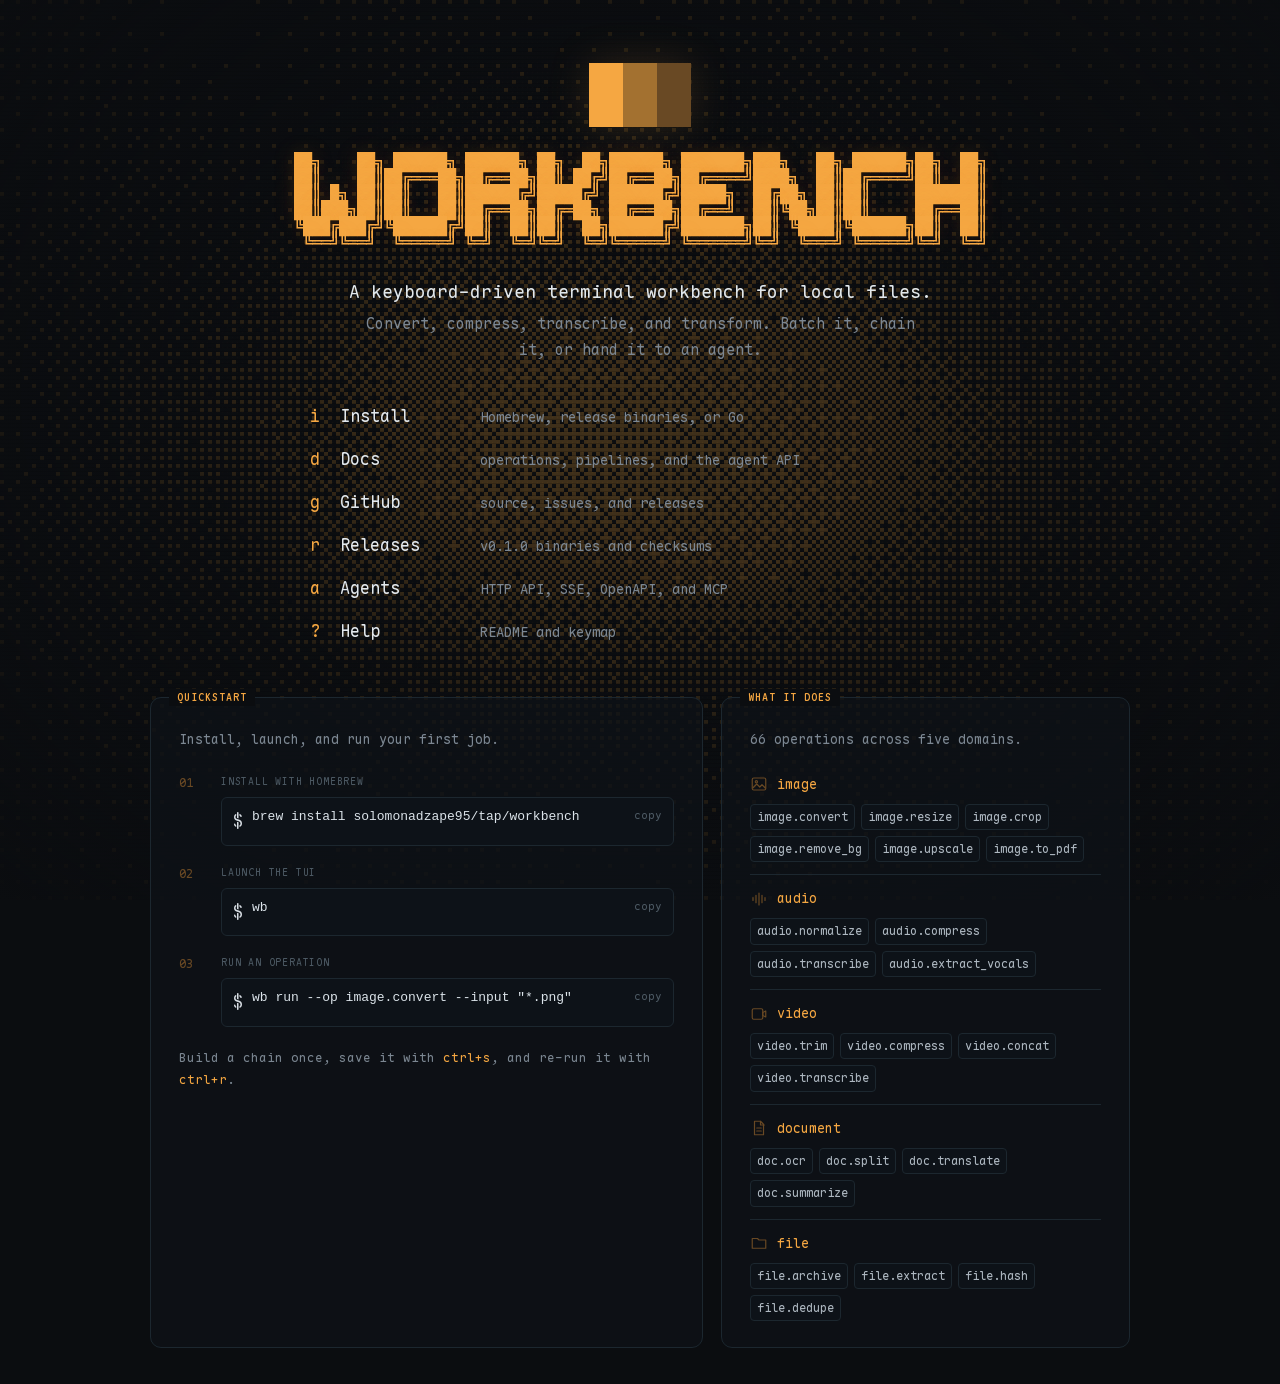
==== site/index.html @ ab86104a "feat(image): combine images into a PDF Add image.to_pdf as an aggregate operation with A4, Letter, o" ====
<!doctype html>
<html lang="en">
<head>
  <meta charset="utf-8">
  <meta name="viewport" content="width=device-width, initial-scale=1">
  <title>Workbench — local file workbench</title>
  <meta name="description" content="A keyboard-driven terminal workbench for converting, compressing, transcribing, and transforming local files.">
  <link rel="icon" href="favicon.svg" type="image/svg+xml">
  <link rel="canonical" href="https://workbench.thesolenoid.space/">
  <link rel="stylesheet" href="styles.css">
</head>
<body>
  <svg class="sprite" aria-hidden="true">
    <symbol id="i-image" viewBox="0 0 24 24"><rect x="3" y="4" width="18" height="16" rx="2"/><circle cx="8.5" cy="9" r="1.5"/><path d="m4 17 5-5 4 4 3-3 4 4"/></symbol>
    <symbol id="i-audio" viewBox="0 0 24 24"><path d="M4 10v4M8 7v10M12 4v16M16 7v10M20 10v4"/></symbol>
    <symbol id="i-video" viewBox="0 0 24 24"><rect x="3" y="5" width="14" height="14" rx="2"/><path d="m17 10 4-2v8l-4-2z"/></symbol>
    <symbol id="i-doc" viewBox="0 0 24 24"><path d="M6 3h8l4 4v14H6z"/><path d="M14 3v5h5M9 12h6M9 16h6"/></symbol>
    <symbol id="i-file" viewBox="0 0 24 24"><path d="M3 6h7l2 2h9v11H3z"/></symbol>
  </svg>
  <canvas id="dither" aria-hidden="true"></canvas>
  <div class="grain" aria-hidden="true"></div>

  <main>
    <section class="home" aria-label="Workbench home">
      <div class="identity">
        <div class="mark" aria-hidden="true">
          <i class="bar b"></i><i class="bar m"></i><i class="bar d"></i>
        </div>
        <pre class="wordmark" aria-label="Workbench">██╗    ██╗ ██████╗ ██████╗ ██╗  ██╗██████╗ ███████╗███╗   ██╗ ██████╗██╗  ██╗
██║    ██║██╔═══██╗██╔══██╗██║ ██╔╝██╔══██╗██╔════╝████╗  ██║██╔════╝██║  ██║
██║ █╗ ██║██║   ██║██████╔╝█████╔╝ ██████╔╝█████╗  ██╔██╗ ██║██║     ███████║
██║███╗██║██║   ██║██╔══██╗██╔═██╗ ██╔══██╗██╔══╝  ██║╚██╗██║██║     ██╔══██║
╚███╔███╔╝╚██████╔╝██║  ██║██║  ██╗██████╔╝███████╗██║ ╚████║╚██████╗██║  ██║
 ╚══╝╚══╝  ╚═════╝ ╚═╝  ╚═╝╚═╝  ╚═╝╚═════╝ ╚══════╝╚═╝  ╚═══╝ ╚═════╝╚═╝  ╚═╝</pre>
        <p class="tagline">A keyboard-driven terminal workbench for local files.</p>
        <p class="sub">Convert, compress, transcribe, and transform. Batch it, chain it, or hand it to an agent.</p>
      </div>

      <div class="actions" aria-label="Workbench links">
        <a href="#install" data-key="i" data-panel="install"><span class="key">i</span><span class="name">Install</span><span class="desc">Homebrew, release binaries, or Go</span></a>
        <a href="#docs" data-key="d" data-panel="docs"><span class="key">d</span><span class="name">Docs</span><span class="desc">operations, pipelines, and the agent API</span></a>
        <a href="https://github.com/solomonadzape95/workbench" data-key="g"><span class="key">g</span><span class="name">GitHub</span><span class="desc">source, issues, and releases</span></a>
        <a href="#releases" data-key="r" data-panel="releases"><span class="key">r</span><span class="name">Releases</span><span class="desc">v0.1.0 binaries and checksums</span></a>
        <a href="#agents" data-key="a" data-panel="agents"><span class="key">a</span><span class="name">Agents</span><span class="desc">HTTP API, SSE, OpenAPI, and MCP</span></a>
        <a href="#help" data-key="?" data-panel="help"><span class="key">?</span><span class="name">Help</span><span class="desc">README and keymap</span></a>
      </div>

      <div class="panels">
        <section class="panel">
          <h2>Quickstart</h2>
          <p class="panel-lede">Install, launch, and run your first job.</p>
          <div class="quick">
            <div class="step">
              <span class="num">01</span>
              <div class="step-body">
                <span class="step-label">Install with Homebrew</span>
                <div class="command"><span class="prompt">$</span><code id="qs-install">brew install solomonadzape95/tap/workbench</code><button class="copy" type="button" data-copy="qs-install">copy</button></div>
              </div>
            </div>
            <div class="step">
              <span class="num">02</span>
              <div class="step-body">
                <span class="step-label">Launch the TUI</span>
                <div class="command"><span class="prompt">$</span><code id="qs-launch">wb</code><button class="copy" type="button" data-copy="qs-launch">copy</button></div>
              </div>
            </div>
            <div class="step">
              <span class="num">03</span>
              <div class="step-body">
                <span class="step-label">Run an operation</span>
                <div class="command"><span class="prompt">$</span><code id="qs-run">wb run --op image.convert --input "*.png"</code><button class="copy" type="button" data-copy="qs-run">copy</button></div>
              </div>
            </div>
            <p class="note">Build a chain once, save it with <span class="key">ctrl+s</span>, and re-run it with <span class="key">ctrl+r</span>.</p>
          </div>
        </section>
        <section class="panel">
          <h2>What it does</h2>
          <p class="panel-lede">66 operations across five domains.</p>
          <div class="capabilities">
            <div class="cap">
              <div class="cap-title"><svg class="icon"><use href="#i-image"></use></svg><span class="cap-key">image</span></div>
              <div class="cap-ops"><code>image.convert</code><code>image.resize</code><code>image.crop</code><code>image.remove_bg</code><code>image.upscale</code><code>image.to_pdf</code></div>
            </div>
            <div class="cap">
              <div class="cap-title"><svg class="icon"><use href="#i-audio"></use></svg><span class="cap-key">audio</span></div>
              <div class="cap-ops"><code>audio.normalize</code><code>audio.compress</code><code>audio.transcribe</code><code>audio.extract_vocals</code></div>
            </div>
            <div class="cap">
              <div class="cap-title"><svg class="icon"><use href="#i-video"></use></svg><span class="cap-key">video</span></div>
              <div class="cap-ops"><code>video.trim</code><code>video.compress</code><code>video.concat</code><code>video.transcribe</code></div>
            </div>
            <div class="cap">
              <div class="cap-title"><svg class="icon"><use href="#i-doc"></use></svg><span class="cap-key">document</span></div>
              <div class="cap-ops"><code>doc.ocr</code><code>doc.split</code><code>doc.translate</code><code>doc.summarize</code></div>
            </div>
            <div class="cap">
              <div class="cap-title"><svg class="icon"><use href="#i-file"></use></svg><span class="cap-key">file</span></div>
              <div class="cap-ops"><code>file.archive</code><code>file.extract</code><code>file.hash</code><code>file.dedupe</code></div>
            </div>
          </div>
        </section>
      </div>
    </section>

  </main>



  <dialog id="tui" class="tui" aria-labelledby="tui-title">
    <div class="tui-frame">
      <div class="tui-bar">
        <span class="header-mark" aria-hidden="true"><i class="b"></i><i class="m"></i><i class="d"></i></span>
        <span class="tui-crumb">Workbench <span class="sep">›</span> <strong id="tui-title">Docs</strong></span>
        <button class="tui-close" type="button" data-close>esc close</button>
      </div>
      <div class="tui-body" id="tui-body"></div>
    </div>
  </dialog>

  <template id="panel-install">
    <div class="doc">
      <p class="doc-kicker">INSTALL</p>
      <h2>Get Workbench</h2>
      <p>One binary, no runtime dependencies. Optional engines are detected only when an operation needs them.</p>
      <pre><code>brew install solomonadzape95/tap/workbench</code></pre>
      <h3>Other routes</h3>
      <pre><code>curl -fsSL https://raw.githubusercontent.com/solomonadzape95/workbench/main/install.sh | sh</code></pre>
      <pre><code>go install github.com/solomonadzape95/workbench/cmd/workbench@latest</code></pre>
      <p>Release archives for macOS and Linux, arm64 and amd64, live on <a href="https://github.com/solomonadzape95/workbench/releases" target="_blank" rel="noreferrer">GitHub Releases</a>.</p>
      <h3>First run</h3>
      <pre><code>wb</code></pre>
      <p>Press <kbd>n</kbd> for a new job, <kbd>a</kbd> for the AI detector, <kbd>j</kbd> for jobs, or <kbd>?</kbd> for the keymap.</p>
      <p class="doc-note">Requirements: macOS or Linux. Builds and release assets are produced by GoReleaser.</p>
    </div>
  </template>

  <template id="panel-docs">
    <div class="doc">
      <p class="doc-kicker">README</p>
      <h2>Workbench</h2>
      <p>A keyboard-driven terminal workbench for local file operations: convert, compress, resize, transform, and transcribe media and documents, in batches and pipelines.</p>
      <h3>Quick start</h3>
      <pre><code>brew install solomonadzape95/tap/workbench
wb
wb run --op image.convert --input "~/Pictures/*.png" --output ~/Workbench</code></pre>
      <h3>Operations</h3>
      <div class="doc-grid">
        <div><strong>image</strong><span>convert · resize · crop · remove background · upscale · images to PDF</span></div>
        <div><strong>audio</strong><span>normalize · compress · trim · transcribe · isolate vocals</span></div>
        <div><strong>video</strong><span>trim · compress · concat · thumbnail · burn subtitles</span></div>
        <div><strong>document</strong><span>OCR · split · merge · translate · summarize · humanize</span></div>
        <div><strong>file</strong><span>archive · extract · hash · manifest · dedupe · trash</span></div>
      </div>
      <h3>Pipelines</h3>
      <p>Chain steps in the TUI with <kbd>n</kbd>, save with <kbd>ctrl+s</kbd>, and rerun with <kbd>ctrl+r</kbd>. From the shell, use a saved pipeline:</p>
      <pre><code>wb run --pipeline podcast-package --input episode.mp4</code></pre>
      <h3>Agents</h3>
      <p>Run a local HTTP API or expose the same operations over MCP:</p>
      <pre><code>wb serve --token dev-secret   # http://127.0.0.1:8765
wb mcp                        # stdio MCP server</code></pre>
      <p>The API includes operations, engines, pipelines, job creation, polling, SSE events, artifacts, cancel, retry, and rerun.</p>
      <h3>Configuration</h3>
      <p>Config lives in <code>~/.config/workbench/config.toml</code>; data, logs, undo backups, and pipelines live under <code>~/.local/share/workbench</code>.</p>
      <p class="doc-note">Full documentation: <a href="https://github.com/solomonadzape95/workbench#readme" target="_blank" rel="noreferrer">README on GitHub</a>.</p>
    </div>
  </template>

  <template id="panel-releases">
    <div class="doc">
      <p class="doc-kicker">RELEASES</p>
      <h2>v0.1.0</h2>
      <p>First public release. One binary, five domains, 65 operations.</p>
      <div class="doc-assets">
        <a href="https://github.com/solomonadzape95/workbench/releases/download/v0.1.0/workbench_0.1.0_darwin_arm64.tar.gz" target="_blank" rel="noreferrer"><span>darwin / arm64</span><span>4.7 MB</span></a>
        <a href="https://github.com/solomonadzape95/workbench/releases/download/v0.1.0/workbench_0.1.0_darwin_amd64.tar.gz" target="_blank" rel="noreferrer"><span>darwin / amd64</span><span>5.1 MB</span></a>
        <a href="https://github.com/solomonadzape95/workbench/releases/download/v0.1.0/workbench_0.1.0_linux_arm64.tar.gz" target="_blank" rel="noreferrer"><span>linux / arm64</span><span>4.6 MB</span></a>
        <a href="https://github.com/solomonadzape95/workbench/releases/download/v0.1.0/workbench_0.1.0_linux_amd64.tar.gz" target="_blank" rel="noreferrer"><span>linux / amd64</span><span>5.1 MB</span></a>
      </div>
      <p><a href="https://github.com/solomonadzape95/workbench/releases/download/v0.1.0/checksums.txt" target="_blank" rel="noreferrer">checksums.txt</a> · <a href="https://github.com/solomonadzape95/workbench/releases" target="_blank" rel="noreferrer">all releases</a></p>
      <h3>Install</h3>
      <pre><code>brew install solomonadzape95/tap/workbench</code></pre>
      <p class="doc-note">Homebrew cask packaging and release artifacts are built by GoReleaser.</p>
    </div>
  </template>

  <template id="panel-agents">
    <div class="doc">
      <p class="doc-kicker">AGENTS</p>
      <h2>Use the same runner.</h2>
      <p>The TUI, HTTP API, and MCP server all share one operation registry and job runner. Output naming, cancellation, engine limits, and atomic commits stay consistent.</p>
      <h3>HTTP API</h3>
      <pre><code>wb serve --token dev-secret
curl -H "Authorization: Bearer dev-secret" \
  http://127.0.0.1:8765/v1/operations</code></pre>
      <p>Endpoints: <code>GET /v1/operations</code>, <code>POST /v1/jobs</code>, <code>GET /v1/jobs/{id}?wait=30</code>, <code>GET /v1/jobs/{id}/events</code>, <code>GET /v1/jobs/{id}/artifacts</code>, cancel, retry, and rerun.</p>
      <h3>MCP</h3>
      <pre><code>wb mcp</code></pre>
      <p>Each operation becomes a <code>wb_&lt;operation_id&gt;</code> tool with typed parameters. The server implements <code>initialize</code>, <code>tools/list</code>, and <code>tools/call</code>.</p>
      <p>Schema: <a href="https://github.com/solomonadzape95/workbench/blob/main/docs/openapi.yaml" target="_blank" rel="noreferrer">OpenAPI 3.1</a> · client: <code>pkg/apiclient</code>.</p>
    </div>
  </template>

  <template id="panel-help">
    <div class="doc">
      <p class="doc-kicker">KEYMAP</p>
      <h2>Site shortcuts</h2>
      <div class="keys-grid">
        <div><kbd>i</kbd><span>Install</span></div>
        <div><kbd>d</kbd><span>Docs</span></div>
        <div><kbd>g</kbd><span>GitHub</span></div>
        <div><kbd>r</kbd><span>Releases</span></div>
        <div><kbd>a</kbd><span>Agents</span></div>
        <div><kbd>?</kbd><span>This help</span></div>
        <div><kbd>esc</kbd><span>Close a panel</span></div>
      </div>
      <h3>In the TUI</h3>
      <p><kbd>n</kbd> new job · <kbd>a</kbd> AI detector · <kbd>e</kbd> editor · <kbd>j</kbd> jobs · <kbd>s</kbd> settings · <kbd>?</kbd> full keymap.</p>
      <p class="doc-note">The site shortcuts are intentionally separate from the TUI keys.</p>
    </div>
  </template>

  <script src="dither.js"></script>
  <script src="copy.js"></script>
  <script src="tui.js"></script>
  <script src="keys.js"></script>
</body>
</html>
---- site/styles.css ----
@font-face {
  font-family: "Maple Mono";
  src: url("fonts/maple-mono-400.woff2") format("woff2");
  font-weight: 400;
  font-style: normal;
  font-display: swap;
}
@font-face {
  font-family: "Maple Mono";
  src: url("fonts/maple-mono-500.woff2") format("woff2");
  font-weight: 500;
  font-style: normal;
  font-display: swap;
}
@font-face {
  font-family: "Maple Mono";
  src: url("fonts/maple-mono-600.woff2") format("woff2");
  font-weight: 600;
  font-style: normal;
  font-display: swap;
}
@font-face {
  font-family: "Maple Mono";
  src: url("fonts/maple-mono-700.woff2") format("woff2");
  font-weight: 700;
  font-style: normal;
  font-display: swap;
}

:root {
  --bg: #0b0d10;
  --bg-soft: #0f1318;
  --panel: rgba(15, 19, 24, .72);
  --border: #26333d;
  --border-soft: #1c272f;
  --text: #d7dde3;
  --muted: #7c8792;
  --dim: #4d5a64;
  --accent: #f5a742;
  --accent-bright: #ffc46b;
  --accent-mid: #a37130;
  --accent-dim: #694924;
  --green: #7fbf8a;
  --mono: "Maple Mono", "SFMono-Regular", Menlo, Consolas, monospace;
}

* { box-sizing: border-box; }
html { color-scheme: dark; scroll-behavior: smooth; }
body {
  margin: 0;
  min-height: 100vh;
  color: var(--text);
  background: var(--bg);
  font: 17px/1.7 var(--mono);
  -webkit-font-smoothing: antialiased;
}

#dither {
  position: fixed;
  inset: 0;
  width: 100%;
  height: 100%;
  z-index: 0;
  opacity: .22;
  image-rendering: pixelated;
  pointer-events: none;
}

.grain {
  position: fixed;
  inset: 0;
  z-index: 1;
  pointer-events: none;
  background:
    radial-gradient(ellipse at 50% 44%, transparent 0 28%, rgba(11, 13, 16, .55) 72%, var(--bg) 100%),
    repeating-linear-gradient(180deg, transparent 0 3px, rgba(0, 0, 0, .16) 3px 4px);
}
.grain::after {
  content: "";
  position: absolute;
  inset: 0;
  background-image: radial-gradient(rgba(245, 167, 66, .9) .7px, transparent 1.1px);
  background-size: 5px 5px;
  opacity: .055;
  -webkit-mask-image: radial-gradient(ellipse at 50% 43%, #000 0 12%, transparent 62%);
  mask-image: radial-gradient(ellipse at 50% 43%, #000 0 12%, transparent 62%);
}

a { color: inherit; text-decoration: none; }
::selection { background: rgba(245, 167, 66, .28); color: #fff; }

.topbar {
  position: relative;
  z-index: 2;
  display: flex;
  align-items: center;
  justify-content: space-between;
  height: 52px;
  padding: 0 clamp(18px, 4vw, 42px);
  border-bottom: 1px solid var(--border-soft);
  background: rgba(11, 13, 16, .72);
  backdrop-filter: blur(6px);
}

.brand {
  display: flex;
  align-items: center;
  gap: 11px;
  color: var(--accent);
  font-size: 12px;
  font-weight: 700;
  letter-spacing: .02em;
}

.header-mark { display: inline-flex; gap: 0; }
.header-mark i { display: block; width: 6px; height: 12px; }
.muted { color: var(--muted); }
.b { background: var(--accent); }
.m { background: var(--accent-mid); }
.d { background: var(--accent-dim); }

nav { display: flex; align-items: center; gap: clamp(12px, 2.2vw, 26px); color: var(--muted); font-size: 13px; }
nav a { transition: color .15s ease; }
nav a:hover { color: var(--accent); }
.key { color: var(--accent); }
nav .key { margin-right: 4px; }

main {
  position: relative;
  z-index: 2;
  display: flex;
  flex-direction: column;
  align-items: center;
  min-height: calc(100vh - 52px);
  padding: clamp(32px, 7vh, 78px) 20px 36px;
}

.home {
  display: flex;
  flex-direction: column;
  align-items: center;
  width: min(980px, 100%);
  text-align: center;
}

.identity { display: flex; flex-direction: column; align-items: center; }

.mark {
  display: flex;
  gap: 0;
  margin-bottom: 28px;
  filter: drop-shadow(0 0 20px rgba(245, 167, 66, .14));
}
.mark .bar {
  display: block;
  width: 34px;
  height: 64px;
}
.mark .bar.b { background-color: var(--accent); }
.mark .bar.m { background-color: var(--accent-mid); }
.mark .bar.d { background-color: var(--accent-dim); }

.wordmark {
  margin: 0;
  color: var(--accent);
  font-family: var(--mono);
  font-size: clamp(8px, 1.2vw, 16px);
  line-height: 1.04;
  letter-spacing: 0;
  white-space: pre;
  text-shadow: 0 0 22px rgba(245, 167, 66, .17);
}
.wordmark-mobile { display: none; color: var(--accent); font-size: 28px; font-weight: 700; letter-spacing: -.04em; }

.tagline {
  margin: 26px 0 5px;
  color: #e1e7eb;
  font-size: 18px;
}
.sub {
  max-width: 62ch;
  margin: 0;
  color: var(--muted);
  font-size: 15px;
}

.actions {
  display: flex;
  flex-direction: column;
  width: min(680px, 100%);
  margin-top: 32px;
  text-align: left;
}
.actions a {
  display: grid;
  grid-template-columns: 3ch 14ch minmax(0, 1fr);
  align-items: baseline;
  padding: 7px 10px;
  border-radius: 5px;
  transition: background .12s ease;
}
.actions a:hover { background: rgba(245, 167, 66, .065); }
.actions .name { color: #e2e8ed; padding-right: 10px; }
.actions .desc { color: var(--muted); font-size: 14px; }

.copy {
  border: 0;
  padding: 0 0 0 8px;
  background: transparent;
  color: var(--dim);
  font: inherit;
  font-size: 11px;
  cursor: pointer;
}
.copy:hover { color: var(--accent); }

.panels {
  display: grid;
  grid-template-columns: 1.15fr .85fr;
  gap: 18px;
  width: 100%;
  max-width: 980px;
  margin-top: 44px;
  text-align: left;
}
.panel {
  position: relative;
  min-height: 360px;
  padding: 30px 28px 26px;
  border: 1px solid var(--border-soft);
  border-radius: 11px;
  background: var(--panel);
}
.panel h2 {
  position: absolute;
  top: -9px;
  left: 18px;
  margin: 0;
  padding: 0 8px;
  background: var(--bg);
  color: var(--accent);
  font-size: 10px;
  font-weight: 500;
  letter-spacing: .1em;
  text-transform: uppercase;
}
.panel-lede { margin: 0 0 22px; color: var(--muted); font-size: 13.5px; }
.quick, .capabilities { display: flex; flex-direction: column; gap: 18px; }
.step { display: grid; grid-template-columns: 3ch minmax(0, 1fr); gap: 12px; align-items: start; }
.step-body { min-width: 0; }
.step-label {
  display: block;
  margin-bottom: 7px;
  color: var(--dim);
  font-size: 10px;
  letter-spacing: .08em;
  text-transform: uppercase;
}
.command {
  display: flex;
  align-items: flex-start;
  gap: 9px;
  min-width: 0;
  padding: 9px 11px;
  border: 1px solid var(--border-soft);
  border-radius: 6px;
  background: #0d1218;
}
.command code {
  flex: 1;
  min-width: 0;
  color: #dbe3e9;
  font-size: 13px;
  line-height: 1.55;
  white-space: normal;
  overflow-wrap: anywhere;
}
.command .copy { flex: 0 0 auto; padding-left: 0; line-height: 1.55; }
.num { color: var(--accent-dim); font-size: 12px; }
.note { margin: 2px 0 0; color: var(--muted); font-size: 12.5px; line-height: 1.7; }
.capabilities { gap: 0; }
.cap { padding: 12px 0; border-bottom: 1px solid var(--border-soft); }
.cap:first-child { padding-top: 0; }
.cap:last-child { padding-bottom: 0; border-bottom: 0; }
.cap-title { display: flex; align-items: center; gap: 9px; margin-bottom: 8px; }
.cap .icon { color: var(--accent-dim); }
.cap-key { color: var(--accent); font-size: 13.5px; }
.cap-ops { display: flex; flex-wrap: wrap; gap: 6px; }
.cap-ops code {
  padding: 2px 6px;
  border: 1px solid var(--border-soft);
  border-radius: 4px;
  color: #aeb8c1;
  font-family: var(--mono);
  font-size: 12px;
  background: #0d1218;
}
@media (max-width: 760px) {
  main { padding-top: 38px; }
  .panels { grid-template-columns: 1fr; }
  .panel { min-height: 0; }
  .wordmark { display: none; }
  .wordmark-mobile { display: block; margin-top: 0; }
  .mark { margin-bottom: 20px; }
  .actions a { grid-template-columns: 3ch 13ch minmax(0, 1fr); }
  .actions .desc { white-space: nowrap; overflow: hidden; text-overflow: ellipsis; }
}

@media (max-width: 520px) {
  body { font-size: 15px; }
  .topbar { height: 46px; }
  nav { gap: 10px; }
  nav .key { display: none; }
  main { padding: 28px 14px 26px; }
  .mark .bar { width: 26px; height: 48px; }
  .tagline { margin-top: 22px; font-size: 16px; }
  .actions a { grid-template-columns: 3ch 12ch minmax(0, 1fr); padding-left: 4px; padding-right: 4px; }
  .actions .desc { font-size: 12.5px; }
  .panel { min-height: 0; padding: 28px 20px 24px; }
}

.sprite { position: absolute; width: 0; height: 0; overflow: hidden; }
.icon { width: 18px; height: 18px; fill: none; stroke: currentColor; stroke-width: 1.6; stroke-linecap: round; stroke-linejoin: round; }

.tui {
  width: min(940px, calc(100vw - 36px));
  height: min(78vh, 720px);
  max-width: none;
  max-height: none;
  padding: 0;
  border: 0;
  background: transparent;
  color: var(--text);
}
.tui::backdrop { background: rgba(4, 6, 8, .74); backdrop-filter: blur(5px); }
.tui-frame {
  display: flex;
  flex-direction: column;
  height: 100%;
  overflow: hidden;
  border: 1px solid var(--border);
  border-radius: 10px;
  background: #0b0d10;
  box-shadow: 0 30px 100px rgba(0, 0, 0, .65);
}
.tui-bar {
  display: flex;
  align-items: center;
  gap: 10px;
  min-height: 42px;
  padding: 0 14px;
  border-bottom: 1px solid var(--border-soft);
  background: #0d1218;
  flex: 0 0 auto;
}
.tui-crumb { color: var(--muted); font-size: 11px; }
.tui-crumb strong { color: var(--accent); font-weight: 500; }
.tui-crumb .sep { color: var(--dim); margin: 0 3px; }
.tui-close {
  margin-left: auto;
  border: 0;
  padding: 3px 0;
  background: transparent;
  color: var(--muted);
  font: inherit;
  font-size: 10px;
  cursor: pointer;
}
.tui-close:hover { color: var(--accent); }
.tui-body {
  flex: 1 1 auto;
  overflow-y: auto;
  overscroll-behavior: contain;
  scrollbar-color: var(--accent-dim) transparent;
  scrollbar-width: thin;
}
.tui-body::-webkit-scrollbar { width: 8px; }
.tui-body::-webkit-scrollbar-thumb { background: var(--accent-dim); border-radius: 4px; }

.doc { max-width: 760px; padding: 30px clamp(20px, 4vw, 38px) 44px; }
.doc-kicker { margin: 0 0 9px; color: var(--accent-dim); font-size: 10px; letter-spacing: .16em; text-transform: uppercase; }
.doc h2 { margin: 0 0 14px; color: var(--accent); font-size: 25px; font-weight: 500; letter-spacing: -.04em; }
.doc h3 { margin: 28px 0 9px; color: #e3e9ee; font-size: 13px; font-weight: 600; }
.doc p { margin: 0 0 12px; color: var(--muted); font-size: 13px; line-height: 1.75; }
.doc a { color: var(--accent); text-decoration: underline; text-underline-offset: 2px; }
.doc code { color: #d8e0e7; font-family: var(--mono); font-size: 12px; }
.doc pre {
  margin: 15px 0;
  padding: 13px 15px;
  overflow-x: auto;
  border: 1px solid var(--border-soft);
  border-radius: 6px;
  background: #0d1218;
  color: #d8e0e7;
  font-size: 12px;
  line-height: 1.7;
}
.doc pre code { color: inherit; }
.doc kbd {
  display: inline-block;
  padding: 0 4px;
  border: 1px solid var(--border);
  border-radius: 3px;
  color: var(--accent);
  font: inherit;
  font-size: 11px;
}
.doc-grid { display: flex; flex-direction: column; gap: 8px; margin: 12px 0 0; }
.doc-grid > div { display: grid; grid-template-columns: 10ch minmax(0, 1fr); gap: 10px; font-size: 12px; }
.doc-grid strong { color: var(--accent); font-weight: 500; }
.doc-grid span { color: var(--muted); }
.doc-assets { display: flex; flex-direction: column; margin: 18px 0; border-top: 1px solid var(--border-soft); }
.doc-assets a {
  display: flex;
  justify-content: space-between;
  padding: 9px 2px;
  border-bottom: 1px solid var(--border-soft);
  color: var(--muted);
  font-size: 12px;
  text-decoration: none;
}
.doc-assets a:hover { color: var(--accent); }
.doc-note { margin-top: 22px; color: var(--dim) !important; font-size: 11px !important; }
.keys-grid { display: grid; grid-template-columns: 1fr 1fr; gap: 1px 22px; margin-top: 8px; border-top: 1px solid var(--border-soft); }
.keys-grid > div { display: flex; gap: 12px; padding: 8px 0; border-bottom: 1px solid var(--border-soft); color: var(--muted); font-size: 12px; }
.keys-grid kbd { min-width: 3ch; color: var(--accent); font: inherit; }

body.tui-open { overflow: hidden; }

@media (max-width: 840px) {
}

@media (max-width: 520px) {
  body { font-size: 15px; }
  .tagline { font-size: 15px !important; }
  .actions .desc { font-size: 12.5px; }
  .tui { width: 100vw; height: 100dvh; }
  .tui-frame { border-radius: 0; border-left: 0; border-right: 0; }
  .doc { padding: 22px 18px 36px; }
  .doc h2 { font-size: 22px; }
  .keys-grid { grid-template-columns: 1fr; }
  .doc-grid > div { grid-template-columns: 9ch minmax(0, 1fr); }
}

@media (prefers-reduced-motion: reduce) {
  html { scroll-behavior: auto; }
}

.code-block { position: relative; margin: 15px 0; }
.code-block pre { margin: 0; padding-right: 64px; }
.code-copy {
  position: absolute;
  top: 8px;
  right: 8px;
  margin: 0;
  padding: 2px 6px;
  border: 1px solid var(--border-soft);
  border-radius: 4px;
  background: #0b0d10;
  color: var(--muted);
  font-family: var(--mono);
  font-size: 9.5px;
  line-height: 1.5;
}
.code-copy:hover { color: var(--accent); border-color: var(--accent-dim); }
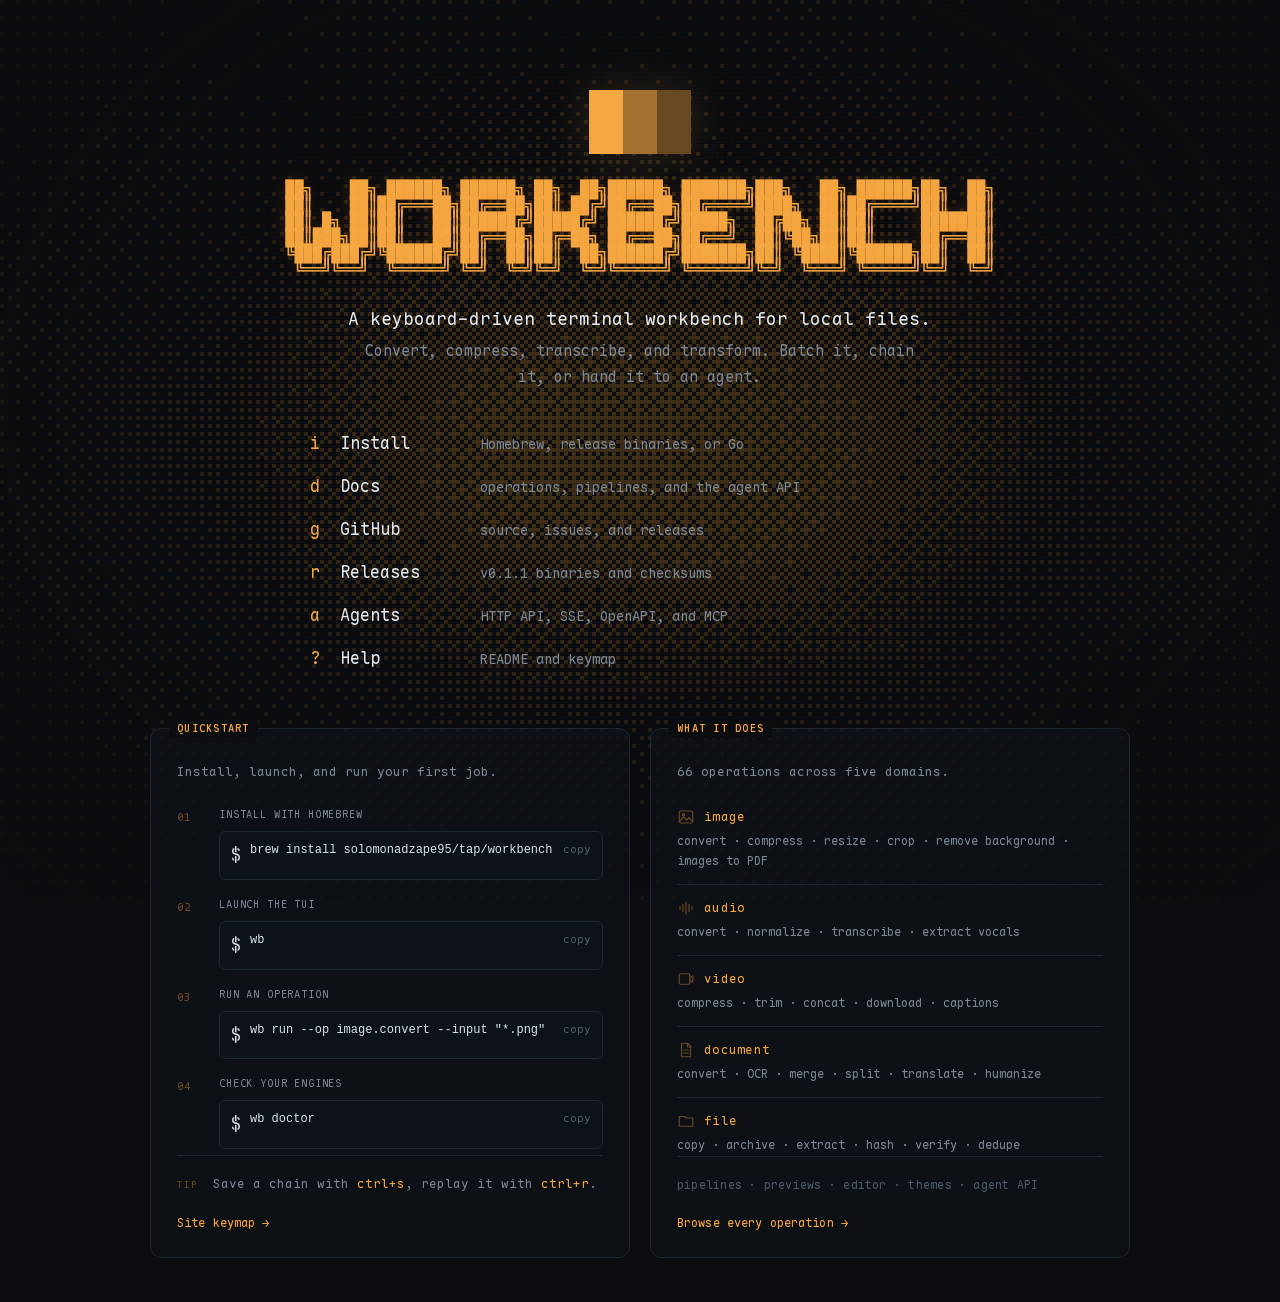
==== commit 10d1599b: "docs: update the site for v0.1.1 and image-to-PDF Restore the header navigation, keep the larger qui" ====
--- a/site/index.html
+++ b/site/index.html
@@ -40,13 +40,13 @@
         <a href="#install" data-key="i" data-panel="install"><span class="key">i</span><span class="name">Install</span><span class="desc">Homebrew, release binaries, or Go</span></a>
         <a href="#docs" data-key="d" data-panel="docs"><span class="key">d</span><span class="name">Docs</span><span class="desc">operations, pipelines, and the agent API</span></a>
         <a href="https://github.com/solomonadzape95/workbench" data-key="g"><span class="key">g</span><span class="name">GitHub</span><span class="desc">source, issues, and releases</span></a>
-        <a href="#releases" data-key="r" data-panel="releases"><span class="key">r</span><span class="name">Releases</span><span class="desc">v0.1.0 binaries and checksums</span></a>
+        <a href="#releases" data-key="r" data-panel="releases"><span class="key">r</span><span class="name">Releases</span><span class="desc">v0.1.1 binaries and checksums</span></a>
         <a href="#agents" data-key="a" data-panel="agents"><span class="key">a</span><span class="name">Agents</span><span class="desc">HTTP API, SSE, OpenAPI, and MCP</span></a>
         <a href="#help" data-key="?" data-panel="help"><span class="key">?</span><span class="name">Help</span><span class="desc">README and keymap</span></a>
       </div>
 
       <div class="panels">
-        <section class="panel">
+        <section class="panel panel-quickstart">
           <h2>Quickstart</h2>
           <p class="panel-lede">Install, launch, and run your first job.</p>
           <div class="quick">
@@ -68,37 +68,47 @@
               <span class="num">03</span>
               <div class="step-body">
                 <span class="step-label">Run an operation</span>
-                <div class="command"><span class="prompt">$</span><code id="qs-run">wb run --op image.convert --input "*.png"</code><button class="copy" type="button" data-copy="qs-run">copy</button></div>
-              </div>
-            </div>
-            <p class="note">Build a chain once, save it with <span class="key">ctrl+s</span>, and re-run it with <span class="key">ctrl+r</span>.</p>
+                <div class="command"><span class="prompt">$</span><code id="qs-run">wb run --op image.convert <span class="nowrap">--input "*.png"</span></code><button class="copy" type="button" data-copy="qs-run">copy</button></div>
+              </div>
+            </div>
+            <div class="step">
+              <span class="num">04</span>
+              <div class="step-body">
+                <span class="step-label">Check your engines</span>
+                <div class="command"><span class="prompt">$</span><code id="qs-doctor">wb doctor</code><button class="copy" type="button" data-copy="qs-doctor">copy</button></div>
+              </div>
+            </div>
           </div>
+          <p class="panel-tip"><span class="tip-label">tip</span> Save a chain with <span class="key">ctrl+s</span>, replay it with <span class="key">ctrl+r</span>.</p>
+          <a class="panel-foot" href="#help" data-panel="help">Site keymap <span aria-hidden="true">→</span></a>
         </section>
-        <section class="panel">
+        <section class="panel panel-capabilities">
           <h2>What it does</h2>
           <p class="panel-lede">66 operations across five domains.</p>
           <div class="capabilities">
             <div class="cap">
               <div class="cap-title"><svg class="icon"><use href="#i-image"></use></svg><span class="cap-key">image</span></div>
-              <div class="cap-ops"><code>image.convert</code><code>image.resize</code><code>image.crop</code><code>image.remove_bg</code><code>image.upscale</code><code>image.to_pdf</code></div>
+              <p class="cap-ops">convert · compress · resize · crop · remove background · images to PDF</p>
             </div>
             <div class="cap">
               <div class="cap-title"><svg class="icon"><use href="#i-audio"></use></svg><span class="cap-key">audio</span></div>
-              <div class="cap-ops"><code>audio.normalize</code><code>audio.compress</code><code>audio.transcribe</code><code>audio.extract_vocals</code></div>
+              <p class="cap-ops">convert · normalize · transcribe · extract vocals</p>
             </div>
             <div class="cap">
               <div class="cap-title"><svg class="icon"><use href="#i-video"></use></svg><span class="cap-key">video</span></div>
-              <div class="cap-ops"><code>video.trim</code><code>video.compress</code><code>video.concat</code><code>video.transcribe</code></div>
+              <p class="cap-ops">compress · trim · concat · download · captions</p>
             </div>
             <div class="cap">
               <div class="cap-title"><svg class="icon"><use href="#i-doc"></use></svg><span class="cap-key">document</span></div>
-              <div class="cap-ops"><code>doc.ocr</code><code>doc.split</code><code>doc.translate</code><code>doc.summarize</code></div>
+              <p class="cap-ops">convert · OCR · merge · split · translate · humanize</p>
             </div>
             <div class="cap">
               <div class="cap-title"><svg class="icon"><use href="#i-file"></use></svg><span class="cap-key">file</span></div>
-              <div class="cap-ops"><code>file.archive</code><code>file.extract</code><code>file.hash</code><code>file.dedupe</code></div>
+              <p class="cap-ops">copy · archive · extract · hash · verify · dedupe</p>
             </div>
           </div>
+          <p class="cap-extra">pipelines · previews · editor · themes · agent API</p>
+          <a class="panel-foot" href="#docs" data-panel="docs">Browse every operation <span aria-hidden="true">→</span></a>
         </section>
       </div>
     </section>
@@ -169,15 +179,15 @@
   <template id="panel-releases">
     <div class="doc">
       <p class="doc-kicker">RELEASES</p>
-      <h2>v0.1.0</h2>
-      <p>First public release. One binary, five domains, 65 operations.</p>
+      <h2>v0.1.1</h2>
+      <p>Latest release. One binary, five domains, 66 operations.</p>
       <div class="doc-assets">
-        <a href="https://github.com/solomonadzape95/workbench/releases/download/v0.1.0/workbench_0.1.0_darwin_arm64.tar.gz" target="_blank" rel="noreferrer"><span>darwin / arm64</span><span>4.7 MB</span></a>
-        <a href="https://github.com/solomonadzape95/workbench/releases/download/v0.1.0/workbench_0.1.0_darwin_amd64.tar.gz" target="_blank" rel="noreferrer"><span>darwin / amd64</span><span>5.1 MB</span></a>
-        <a href="https://github.com/solomonadzape95/workbench/releases/download/v0.1.0/workbench_0.1.0_linux_arm64.tar.gz" target="_blank" rel="noreferrer"><span>linux / arm64</span><span>4.6 MB</span></a>
-        <a href="https://github.com/solomonadzape95/workbench/releases/download/v0.1.0/workbench_0.1.0_linux_amd64.tar.gz" target="_blank" rel="noreferrer"><span>linux / amd64</span><span>5.1 MB</span></a>
-      </div>
-      <p><a href="https://github.com/solomonadzape95/workbench/releases/download/v0.1.0/checksums.txt" target="_blank" rel="noreferrer">checksums.txt</a> · <a href="https://github.com/solomonadzape95/workbench/releases" target="_blank" rel="noreferrer">all releases</a></p>
+        <a href="https://github.com/solomonadzape95/workbench/releases/download/v0.1.1/workbench_0.1.1_darwin_arm64.tar.gz" target="_blank" rel="noreferrer"><span>darwin / arm64</span><span>4.9 MB</span></a>
+        <a href="https://github.com/solomonadzape95/workbench/releases/download/v0.1.1/workbench_0.1.1_darwin_amd64.tar.gz" target="_blank" rel="noreferrer"><span>darwin / amd64</span><span>5.3 MB</span></a>
+        <a href="https://github.com/solomonadzape95/workbench/releases/download/v0.1.1/workbench_0.1.1_linux_arm64.tar.gz" target="_blank" rel="noreferrer"><span>linux / arm64</span><span>4.8 MB</span></a>
+        <a href="https://github.com/solomonadzape95/workbench/releases/download/v0.1.1/workbench_0.1.1_linux_amd64.tar.gz" target="_blank" rel="noreferrer"><span>linux / amd64</span><span>5.2 MB</span></a>
+      </div>
+      <p><a href="https://github.com/solomonadzape95/workbench/releases/download/v0.1.1/checksums.txt" target="_blank" rel="noreferrer">checksums.txt</a> · <a href="https://github.com/solomonadzape95/workbench/releases" target="_blank" rel="noreferrer">all releases</a></p>
       <h3>Install</h3>
       <pre><code>brew install solomonadzape95/tap/workbench</code></pre>
       <p class="doc-note">Homebrew cask packaging and release artifacts are built by GoReleaser.</p>
--- a/site/styles.css
+++ b/site/styles.css
@@ -45,10 +45,11 @@
 }
 
 * { box-sizing: border-box; }
-html { color-scheme: dark; scroll-behavior: smooth; }
+html { color-scheme: dark; scroll-behavior: smooth; -webkit-text-size-adjust: 100%; }
 body {
   margin: 0;
-  min-height: 100vh;
+  min-height: calc(100vh - 52px);
+  overflow-x: hidden;
   color: var(--text);
   background: var(--bg);
   font: 17px/1.7 var(--mono);
@@ -86,9 +87,6 @@
   mask-image: radial-gradient(ellipse at 50% 43%, #000 0 12%, transparent 62%);
 }
 
-a { color: inherit; text-decoration: none; }
-::selection { background: rgba(245, 167, 66, .28); color: #fff; }
-
 .topbar {
   position: relative;
   z-index: 2;
@@ -101,16 +99,22 @@
   background: rgba(11, 13, 16, .72);
   backdrop-filter: blur(6px);
 }
-
 .brand {
   display: flex;
   align-items: center;
   gap: 11px;
   color: var(--accent);
-  font-size: 12px;
+  font-size: 13px;
   font-weight: 700;
   letter-spacing: .02em;
 }
+nav { display: flex; align-items: center; gap: clamp(12px, 2.2vw, 26px); color: var(--muted); font-size: 13px; }
+nav a { transition: color .15s ease; }
+nav a:hover { color: var(--accent); }
+nav .key { margin-right: 4px; }
+
+a { color: inherit; text-decoration: none; }
+::selection { background: rgba(245, 167, 66, .28); color: #fff; }
 
 .header-mark { display: inline-flex; gap: 0; }
 .header-mark i { display: block; width: 6px; height: 12px; }
@@ -119,11 +123,7 @@
 .m { background: var(--accent-mid); }
 .d { background: var(--accent-dim); }
 
-nav { display: flex; align-items: center; gap: clamp(12px, 2.2vw, 26px); color: var(--muted); font-size: 13px; }
-nav a { transition: color .15s ease; }
-nav a:hover { color: var(--accent); }
 .key { color: var(--accent); }
-nav .key { margin-right: 4px; }
 
 main {
   position: relative;
@@ -132,7 +132,7 @@
   flex-direction: column;
   align-items: center;
   min-height: calc(100vh - 52px);
-  padding: clamp(32px, 7vh, 78px) 20px 36px;
+  padding: clamp(54px, 10vh, 104px) 20px 44px;
 }
 
 .home {
@@ -168,9 +168,10 @@
   line-height: 1.04;
   letter-spacing: 0;
   white-space: pre;
+  font-variant-ligatures: none;
+  text-rendering: geometricPrecision;
   text-shadow: 0 0 22px rgba(245, 167, 66, .17);
 }
-.wordmark-mobile { display: none; color: var(--accent); font-size: 28px; font-weight: 700; letter-spacing: -.04em; }
 
 .tagline {
   margin: 26px 0 5px;
@@ -216,17 +217,20 @@
 
 .panels {
   display: grid;
-  grid-template-columns: 1.15fr .85fr;
-  gap: 18px;
+  grid-template-columns: repeat(2, minmax(0, 1fr));
+  align-items: stretch;
+  gap: 20px;
   width: 100%;
   max-width: 980px;
-  margin-top: 44px;
+  margin-top: 48px;
   text-align: left;
 }
 .panel {
   position: relative;
-  min-height: 360px;
-  padding: 30px 28px 26px;
+  display: flex;
+  flex-direction: column;
+  min-height: 392px;
+  padding: 32px 26px 24px;
   border: 1px solid var(--border-soft);
   border-radius: 11px;
   background: var(--panel);
@@ -239,20 +243,20 @@
   padding: 0 8px;
   background: var(--bg);
   color: var(--accent);
-  font-size: 10px;
+  font-size: 10.5px;
   font-weight: 500;
-  letter-spacing: .1em;
+  letter-spacing: .12em;
   text-transform: uppercase;
 }
-.panel-lede { margin: 0 0 22px; color: var(--muted); font-size: 13.5px; }
-.quick, .capabilities { display: flex; flex-direction: column; gap: 18px; }
-.step { display: grid; grid-template-columns: 3ch minmax(0, 1fr); gap: 12px; align-items: start; }
-.step-body { min-width: 0; }
+.panel-lede { max-width: 48ch; margin: 0 0 24px; color: var(--muted); font-size: 13px; line-height: 1.65; }
+.quick, .capabilities { display: flex; flex-direction: column; gap: 16px; width: 100%; }
+.step { display: grid; grid-template-columns: 3ch minmax(0, 1fr); gap: 12px; align-items: start; width: 100%; }
+.step-body { min-width: 0; width: 100%; }
 .step-label {
   display: block;
   margin-bottom: 7px;
-  color: var(--dim);
-  font-size: 10px;
+  color: var(--muted);
+  font-size: 10.5px;
   letter-spacing: .08em;
   text-transform: uppercase;
 }
@@ -261,46 +265,90 @@
   align-items: flex-start;
   gap: 9px;
   min-width: 0;
+  width: 100%;
   padding: 9px 11px;
   border: 1px solid var(--border-soft);
   border-radius: 6px;
   background: #0d1218;
-}
+  transition: border-color .15s ease;
+}
+.command:hover { border-color: var(--border); }
 .command code {
   flex: 1;
   min-width: 0;
   color: #dbe3e9;
-  font-size: 13px;
+  font-size: 12px;
   line-height: 1.55;
   white-space: normal;
   overflow-wrap: anywhere;
 }
 .command .copy { flex: 0 0 auto; padding-left: 0; line-height: 1.55; }
-.num { color: var(--accent-dim); font-size: 12px; }
-.note { margin: 2px 0 0; color: var(--muted); font-size: 12.5px; line-height: 1.7; }
+.command .nowrap { white-space: nowrap; }
+.num { color: var(--accent-dim); font-size: 11px; letter-spacing: .04em; padding-top: 2px; }
+.panel-tip {
+  margin: auto 0 0;
+  padding: 18px 0 0;
+  border-top: 1px solid var(--border-soft);
+  color: var(--muted);
+  font-size: 12.5px;
+  line-height: 1.65;
+}
+.tip-label {
+  display: inline-block;
+  margin-right: 7px;
+  color: var(--accent-dim);
+  font-size: 9.5px;
+  letter-spacing: .12em;
+  text-transform: uppercase;
+}
+.panel-foot {
+  display: inline-flex;
+  align-items: center;
+  gap: 7px;
+  margin-top: 18px;
+  align-self: flex-start;
+  color: var(--accent);
+  font-size: 12px;
+  letter-spacing: .01em;
+}
+.panel-foot span { transition: transform .15s ease; }
+.panel-foot:hover span { transform: translateX(3px); }
 .capabilities { gap: 0; }
 .cap { padding: 12px 0; border-bottom: 1px solid var(--border-soft); }
 .cap:first-child { padding-top: 0; }
 .cap:last-child { padding-bottom: 0; border-bottom: 0; }
-.cap-title { display: flex; align-items: center; gap: 9px; margin-bottom: 8px; }
+.cap-title { display: flex; align-items: center; gap: 9px; margin-bottom: 5px; }
 .cap .icon { color: var(--accent-dim); }
-.cap-key { color: var(--accent); font-size: 13.5px; }
-.cap-ops { display: flex; flex-wrap: wrap; gap: 6px; }
+.cap-key { color: var(--accent); font-size: 12.5px; letter-spacing: .02em; }
+.cap-ops {
+  margin: 0;
+  color: var(--muted);
+  font-size: 12px;
+  line-height: 1.65;
+}
 .cap-ops code {
-  padding: 2px 6px;
-  border: 1px solid var(--border-soft);
-  border-radius: 4px;
+  padding: 0;
+  border: 0;
+  background: none;
   color: #aeb8c1;
   font-family: var(--mono);
-  font-size: 12px;
-  background: #0d1218;
-}
-@media (max-width: 760px) {
-  main { padding-top: 38px; }
+  font-size: inherit;
+}
+.cap-extra {
+  margin: auto 0 0;
+  padding: 18px 0 0;
+  border-top: 1px solid var(--border-soft);
+  color: var(--dim);
+  font-size: 11.5px;
+  letter-spacing: .02em;
+}
+@media (max-width: 980px) {
   .panels { grid-template-columns: 1fr; }
   .panel { min-height: 0; }
-  .wordmark { display: none; }
-  .wordmark-mobile { display: block; margin-top: 0; }
+}
+
+@media (max-width: 760px) {
+  main { padding-top: 44px; }
   .mark { margin-bottom: 20px; }
   .actions a { grid-template-columns: 3ch 13ch minmax(0, 1fr); }
   .actions .desc { white-space: nowrap; overflow: hidden; text-overflow: ellipsis; }
@@ -311,12 +359,15 @@
   .topbar { height: 46px; }
   nav { gap: 10px; }
   nav .key { display: none; }
-  main { padding: 28px 14px 26px; }
+  main { padding: 34px 14px 30px; }
   .mark .bar { width: 26px; height: 48px; }
   .tagline { margin-top: 22px; font-size: 16px; }
   .actions a { grid-template-columns: 3ch 12ch minmax(0, 1fr); padding-left: 4px; padding-right: 4px; }
   .actions .desc { font-size: 12.5px; }
   .panel { min-height: 0; padding: 28px 20px 24px; }
+  .wordmark { font-size: clamp(5px, 1.78vw, 8px); }
+  .command { gap: 7px; padding: 9px 10px; }
+  .command code { font-size: 11.5px; }
 }
 
 .sprite { position: absolute; width: 0; height: 0; overflow: hidden; }
@@ -427,13 +478,7 @@
 
 body.tui-open { overflow: hidden; }
 
-@media (max-width: 840px) {
-}
-
 @media (max-width: 520px) {
-  body { font-size: 15px; }
-  .tagline { font-size: 15px !important; }
-  .actions .desc { font-size: 12.5px; }
   .tui { width: 100vw; height: 100dvh; }
   .tui-frame { border-radius: 0; border-left: 0; border-right: 0; }
   .doc { padding: 22px 18px 36px; }
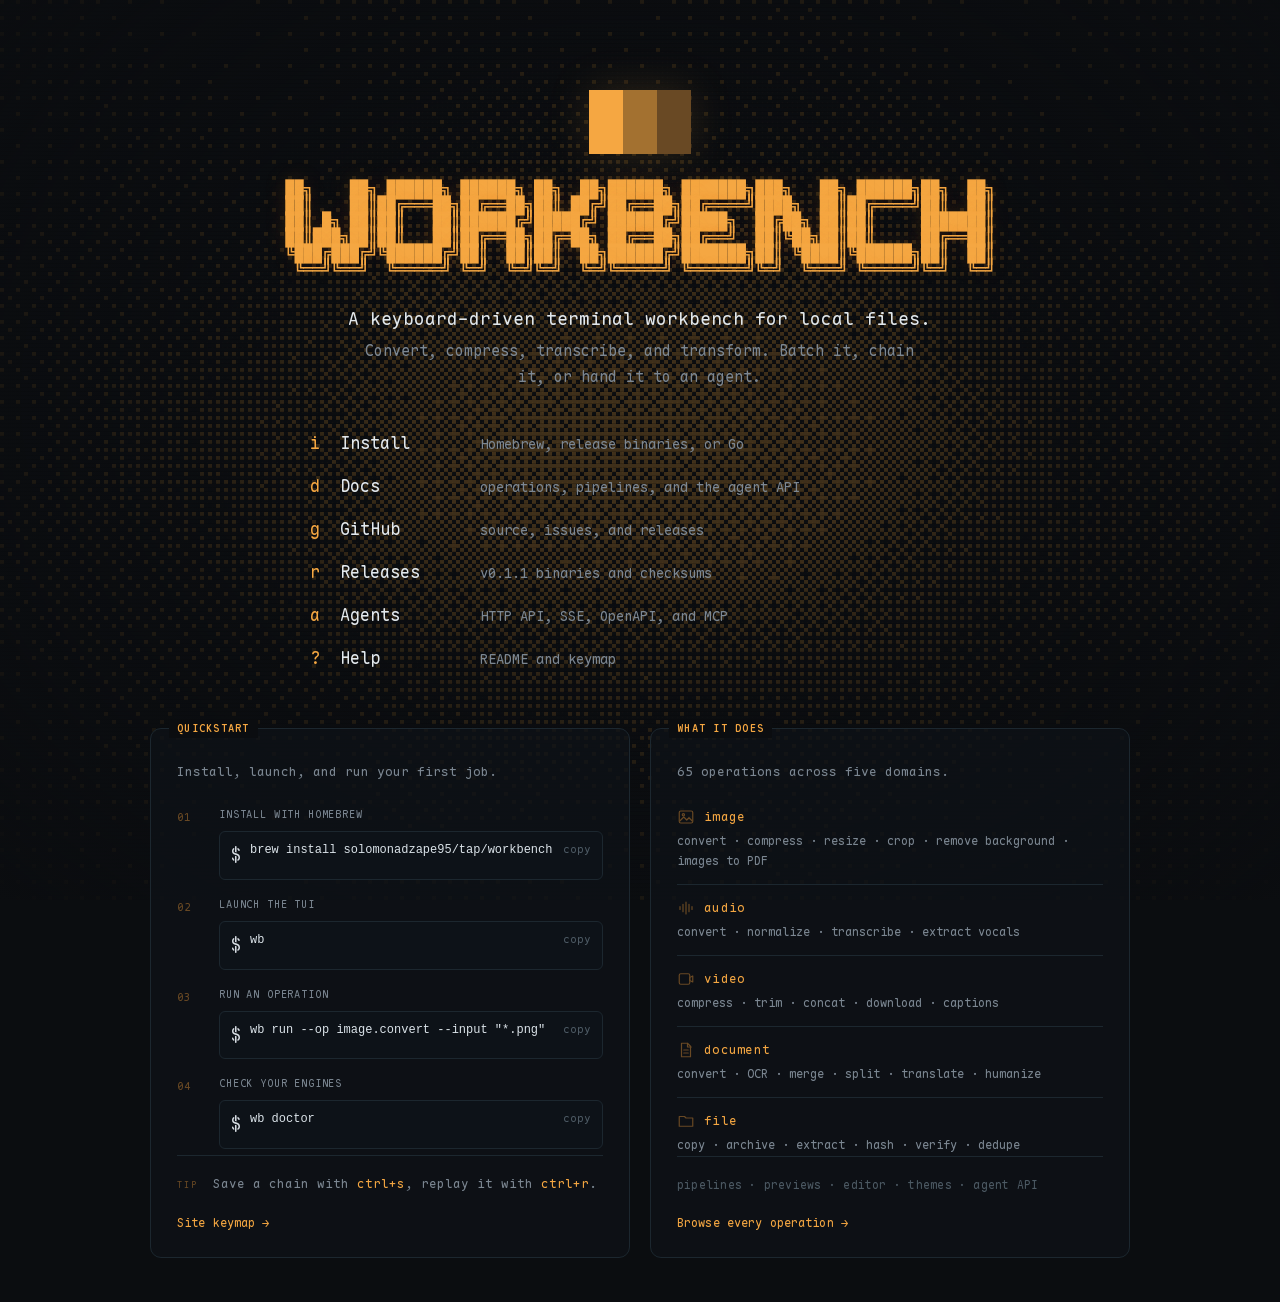
==== commit 10e4be16: "docs: prepare the v0.1.1 launch Add the MIT license, contributor guide, and issue templates. Refresh" ====
--- a/site/index.html
+++ b/site/index.html
@@ -84,7 +84,7 @@
         </section>
         <section class="panel panel-capabilities">
           <h2>What it does</h2>
-          <p class="panel-lede">66 operations across five domains.</p>
+          <p class="panel-lede">65 operations across five domains.</p>
           <div class="capabilities">
             <div class="cap">
               <div class="cap-title"><svg class="icon"><use href="#i-image"></use></svg><span class="cap-key">image</span></div>
@@ -180,7 +180,7 @@
     <div class="doc">
       <p class="doc-kicker">RELEASES</p>
       <h2>v0.1.1</h2>
-      <p>Latest release. One binary, five domains, 66 operations.</p>
+      <p>Latest release. One binary, five domains, 65 operations.</p>
       <div class="doc-assets">
         <a href="https://github.com/solomonadzape95/workbench/releases/download/v0.1.1/workbench_0.1.1_darwin_arm64.tar.gz" target="_blank" rel="noreferrer"><span>darwin / arm64</span><span>4.9 MB</span></a>
         <a href="https://github.com/solomonadzape95/workbench/releases/download/v0.1.1/workbench_0.1.1_darwin_amd64.tar.gz" target="_blank" rel="noreferrer"><span>darwin / amd64</span><span>5.3 MB</span></a>
--- a/site/styles.css
+++ b/site/styles.css
@@ -48,7 +48,7 @@
 html { color-scheme: dark; scroll-behavior: smooth; -webkit-text-size-adjust: 100%; }
 body {
   margin: 0;
-  min-height: calc(100vh - 52px);
+  min-height: 100vh;
   overflow-x: hidden;
   color: var(--text);
   background: var(--bg);
@@ -87,31 +87,6 @@
   mask-image: radial-gradient(ellipse at 50% 43%, #000 0 12%, transparent 62%);
 }
 
-.topbar {
-  position: relative;
-  z-index: 2;
-  display: flex;
-  align-items: center;
-  justify-content: space-between;
-  height: 52px;
-  padding: 0 clamp(18px, 4vw, 42px);
-  border-bottom: 1px solid var(--border-soft);
-  background: rgba(11, 13, 16, .72);
-  backdrop-filter: blur(6px);
-}
-.brand {
-  display: flex;
-  align-items: center;
-  gap: 11px;
-  color: var(--accent);
-  font-size: 13px;
-  font-weight: 700;
-  letter-spacing: .02em;
-}
-nav { display: flex; align-items: center; gap: clamp(12px, 2.2vw, 26px); color: var(--muted); font-size: 13px; }
-nav a { transition: color .15s ease; }
-nav a:hover { color: var(--accent); }
-nav .key { margin-right: 4px; }
 
 a { color: inherit; text-decoration: none; }
 ::selection { background: rgba(245, 167, 66, .28); color: #fff; }
@@ -131,7 +106,7 @@
   display: flex;
   flex-direction: column;
   align-items: center;
-  min-height: calc(100vh - 52px);
+  min-height: 100vh;
   padding: clamp(54px, 10vh, 104px) 20px 44px;
 }
 
@@ -356,9 +331,6 @@
 
 @media (max-width: 520px) {
   body { font-size: 15px; }
-  .topbar { height: 46px; }
-  nav { gap: 10px; }
-  nav .key { display: none; }
   main { padding: 34px 14px 30px; }
   .mark .bar { width: 26px; height: 48px; }
   .tagline { margin-top: 22px; font-size: 16px; }
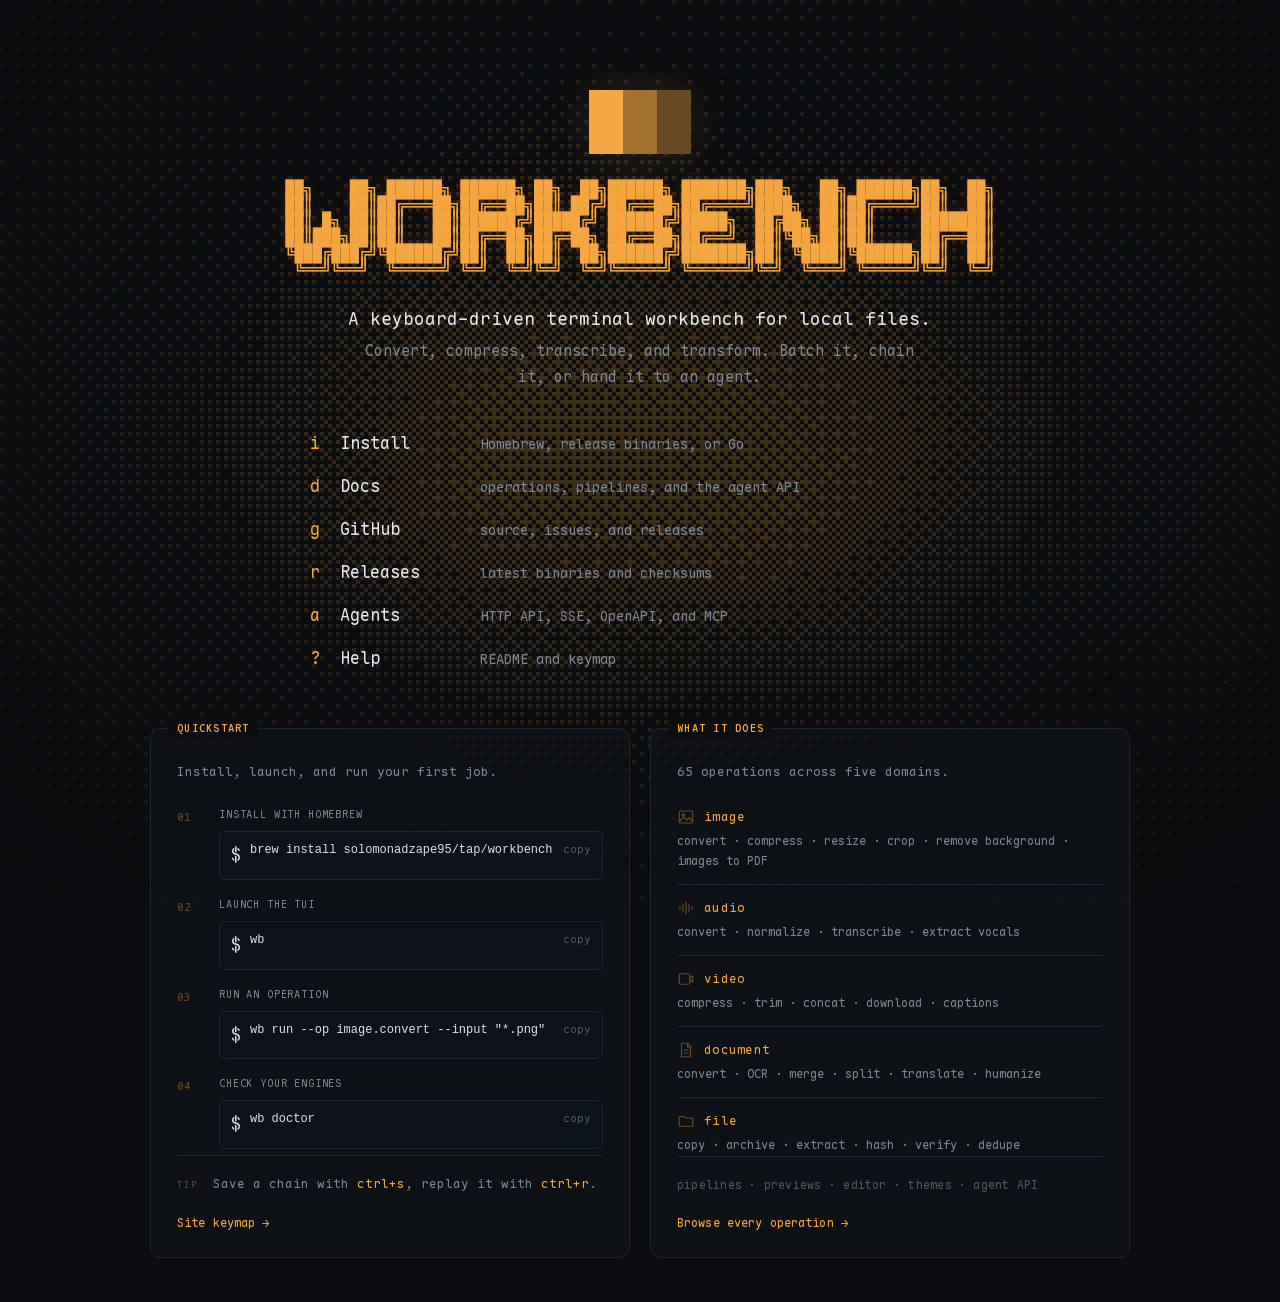
==== commit a79ba9a8: "feat: ship the engine installer and TUI refresh - add the guided engine installer (wb engines instal" ====
--- a/site/index.html
+++ b/site/index.html
@@ -40,7 +40,7 @@
         <a href="#install" data-key="i" data-panel="install"><span class="key">i</span><span class="name">Install</span><span class="desc">Homebrew, release binaries, or Go</span></a>
         <a href="#docs" data-key="d" data-panel="docs"><span class="key">d</span><span class="name">Docs</span><span class="desc">operations, pipelines, and the agent API</span></a>
         <a href="https://github.com/solomonadzape95/workbench" data-key="g"><span class="key">g</span><span class="name">GitHub</span><span class="desc">source, issues, and releases</span></a>
-        <a href="#releases" data-key="r" data-panel="releases"><span class="key">r</span><span class="name">Releases</span><span class="desc">v0.1.1 binaries and checksums</span></a>
+        <a href="#releases" data-key="r" data-panel="releases"><span class="key">r</span><span class="name">Releases</span><span class="desc">latest binaries and checksums</span></a>
         <a href="#agents" data-key="a" data-panel="agents"><span class="key">a</span><span class="name">Agents</span><span class="desc">HTTP API, SSE, OpenAPI, and MCP</span></a>
         <a href="#help" data-key="?" data-panel="help"><span class="key">?</span><span class="name">Help</span><span class="desc">README and keymap</span></a>
       </div>
@@ -141,6 +141,9 @@
       <h3>First run</h3>
       <pre><code>wb</code></pre>
       <p>Press <kbd>n</kbd> for a new job, <kbd>a</kbd> for the AI detector, <kbd>j</kbd> for jobs, or <kbd>?</kbd> for the keymap.</p>
+      <h3>Missing engines</h3>
+      <pre><code>wb engines install</code></pre>
+      <p>Pick the optional engines you want. <code>--all</code> preselects everything with an automatic installer. Real-ESRGAN and OpenCode are manual downloads; whisper.cpp needs a model after the binary.</p>
       <p class="doc-note">Requirements: macOS or Linux. Builds and release assets are produced by GoReleaser.</p>
     </div>
   </template>
@@ -179,15 +182,15 @@
   <template id="panel-releases">
     <div class="doc">
       <p class="doc-kicker">RELEASES</p>
-      <h2>v0.1.1</h2>
-      <p>Latest release. One binary, five domains, 65 operations.</p>
-      <div class="doc-assets">
+      <h2 id="release-version">v0.1.1</h2>
+      <p id="release-summary">Latest release from GitHub.</p>
+      <div class="doc-assets" id="release-assets">
         <a href="https://github.com/solomonadzape95/workbench/releases/download/v0.1.1/workbench_0.1.1_darwin_arm64.tar.gz" target="_blank" rel="noreferrer"><span>darwin / arm64</span><span>4.9 MB</span></a>
         <a href="https://github.com/solomonadzape95/workbench/releases/download/v0.1.1/workbench_0.1.1_darwin_amd64.tar.gz" target="_blank" rel="noreferrer"><span>darwin / amd64</span><span>5.3 MB</span></a>
         <a href="https://github.com/solomonadzape95/workbench/releases/download/v0.1.1/workbench_0.1.1_linux_arm64.tar.gz" target="_blank" rel="noreferrer"><span>linux / arm64</span><span>4.8 MB</span></a>
         <a href="https://github.com/solomonadzape95/workbench/releases/download/v0.1.1/workbench_0.1.1_linux_amd64.tar.gz" target="_blank" rel="noreferrer"><span>linux / amd64</span><span>5.2 MB</span></a>
       </div>
-      <p><a href="https://github.com/solomonadzape95/workbench/releases/download/v0.1.1/checksums.txt" target="_blank" rel="noreferrer">checksums.txt</a> · <a href="https://github.com/solomonadzape95/workbench/releases" target="_blank" rel="noreferrer">all releases</a></p>
+      <p><a id="release-checksums" href="https://github.com/solomonadzape95/workbench/releases/download/v0.1.1/checksums.txt" target="_blank" rel="noreferrer">checksums.txt</a> · <a href="https://github.com/solomonadzape95/workbench/releases" target="_blank" rel="noreferrer">all releases</a></p>
       <h3>Install</h3>
       <pre><code>brew install solomonadzape95/tap/workbench</code></pre>
       <p class="doc-note">Homebrew cask packaging and release artifacts are built by GoReleaser.</p>
@@ -232,6 +235,7 @@
 
   <script src="dither.js"></script>
   <script src="copy.js"></script>
+  <script src="releases.js"></script>
   <script src="tui.js"></script>
   <script src="keys.js"></script>
 </body>
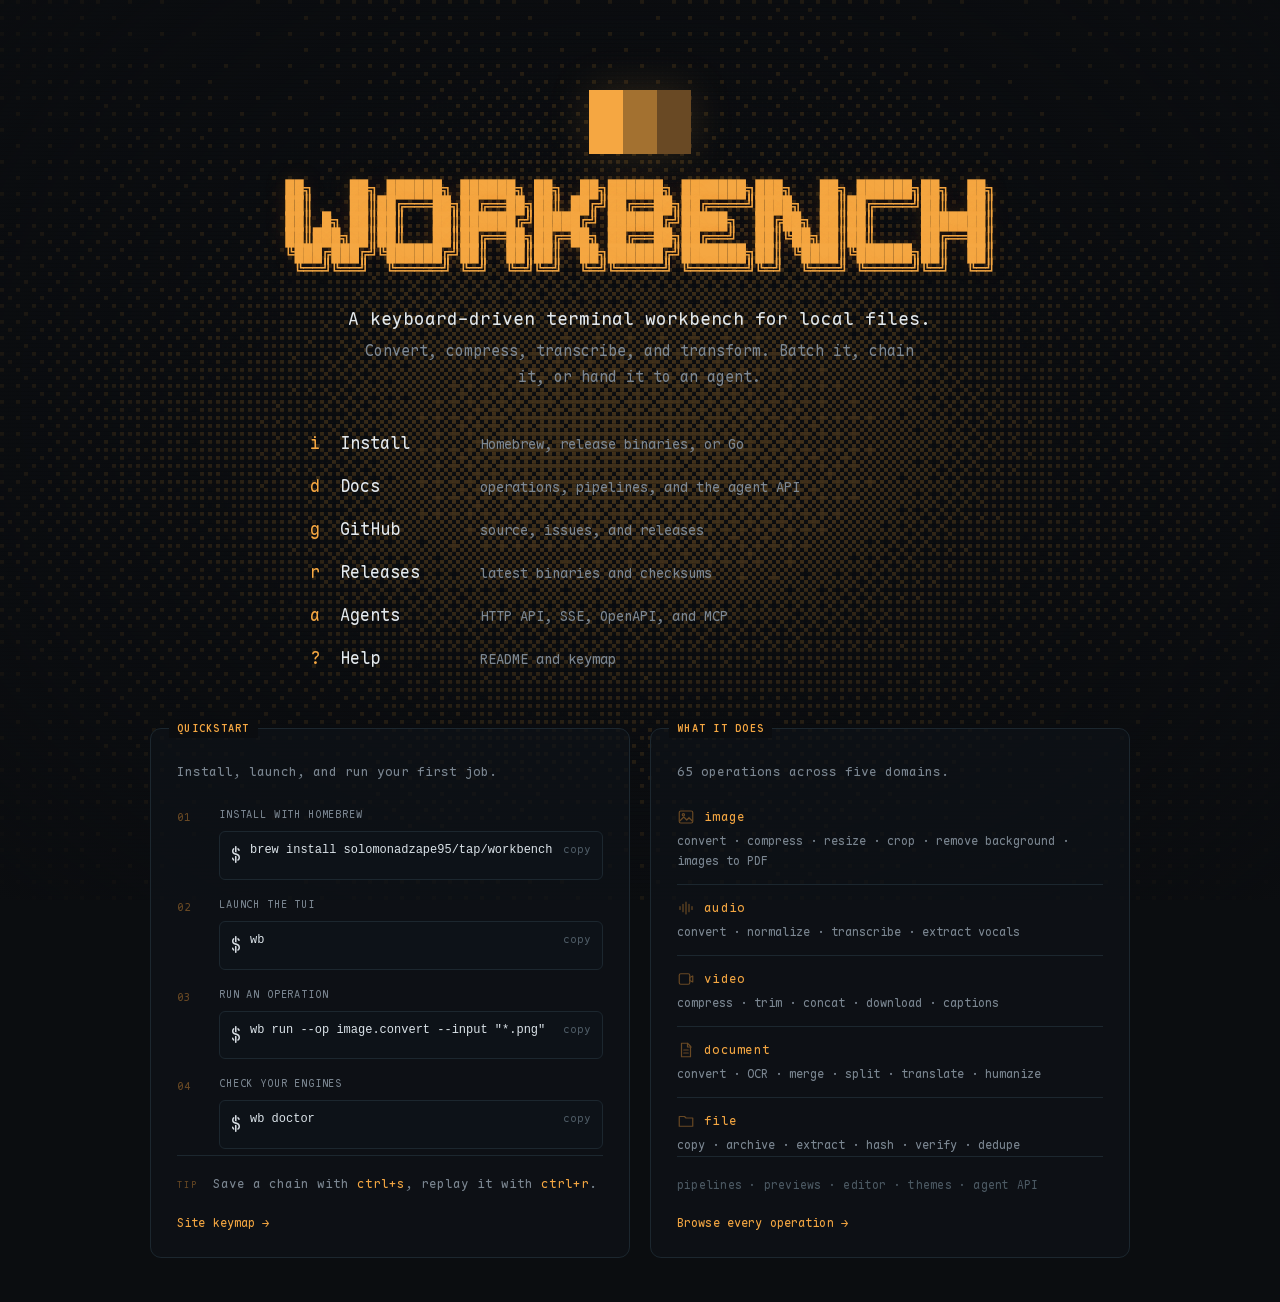
==== commit 667910fa: "fix: clean up lint and update the release fallback Remove a stale comment and an unused helper, and " ====
--- a/site/index.html
+++ b/site/index.html
@@ -182,15 +182,15 @@
   <template id="panel-releases">
     <div class="doc">
       <p class="doc-kicker">RELEASES</p>
-      <h2 id="release-version">v0.1.1</h2>
+      <h2 id="release-version">v0.1.2</h2>
       <p id="release-summary">Latest release from GitHub.</p>
       <div class="doc-assets" id="release-assets">
-        <a href="https://github.com/solomonadzape95/workbench/releases/download/v0.1.1/workbench_0.1.1_darwin_arm64.tar.gz" target="_blank" rel="noreferrer"><span>darwin / arm64</span><span>4.9 MB</span></a>
-        <a href="https://github.com/solomonadzape95/workbench/releases/download/v0.1.1/workbench_0.1.1_darwin_amd64.tar.gz" target="_blank" rel="noreferrer"><span>darwin / amd64</span><span>5.3 MB</span></a>
-        <a href="https://github.com/solomonadzape95/workbench/releases/download/v0.1.1/workbench_0.1.1_linux_arm64.tar.gz" target="_blank" rel="noreferrer"><span>linux / arm64</span><span>4.8 MB</span></a>
-        <a href="https://github.com/solomonadzape95/workbench/releases/download/v0.1.1/workbench_0.1.1_linux_amd64.tar.gz" target="_blank" rel="noreferrer"><span>linux / amd64</span><span>5.2 MB</span></a>
-      </div>
-      <p><a id="release-checksums" href="https://github.com/solomonadzape95/workbench/releases/download/v0.1.1/checksums.txt" target="_blank" rel="noreferrer">checksums.txt</a> · <a href="https://github.com/solomonadzape95/workbench/releases" target="_blank" rel="noreferrer">all releases</a></p>
+        <a href="https://github.com/solomonadzape95/workbench/releases/download/v0.1.2/workbench_0.1.2_darwin_arm64.tar.gz" target="_blank" rel="noreferrer"><span>darwin / arm64</span><span>5.0 MB</span></a>
+        <a href="https://github.com/solomonadzape95/workbench/releases/download/v0.1.2/workbench_0.1.2_darwin_amd64.tar.gz" target="_blank" rel="noreferrer"><span>darwin / amd64</span><span>5.4 MB</span></a>
+        <a href="https://github.com/solomonadzape95/workbench/releases/download/v0.1.2/workbench_0.1.2_linux_arm64.tar.gz" target="_blank" rel="noreferrer"><span>linux / arm64</span><span>4.8 MB</span></a>
+        <a href="https://github.com/solomonadzape95/workbench/releases/download/v0.1.2/workbench_0.1.2_linux_amd64.tar.gz" target="_blank" rel="noreferrer"><span>linux / amd64</span><span>5.3 MB</span></a>
+      </div>
+      <p><a id="release-checksums" href="https://github.com/solomonadzape95/workbench/releases/download/v0.1.2/checksums.txt" target="_blank" rel="noreferrer">checksums.txt</a> · <a href="https://github.com/solomonadzape95/workbench/releases" target="_blank" rel="noreferrer">all releases</a></p>
       <h3>Install</h3>
       <pre><code>brew install solomonadzape95/tap/workbench</code></pre>
       <p class="doc-note">Homebrew cask packaging and release artifacts are built by GoReleaser.</p>
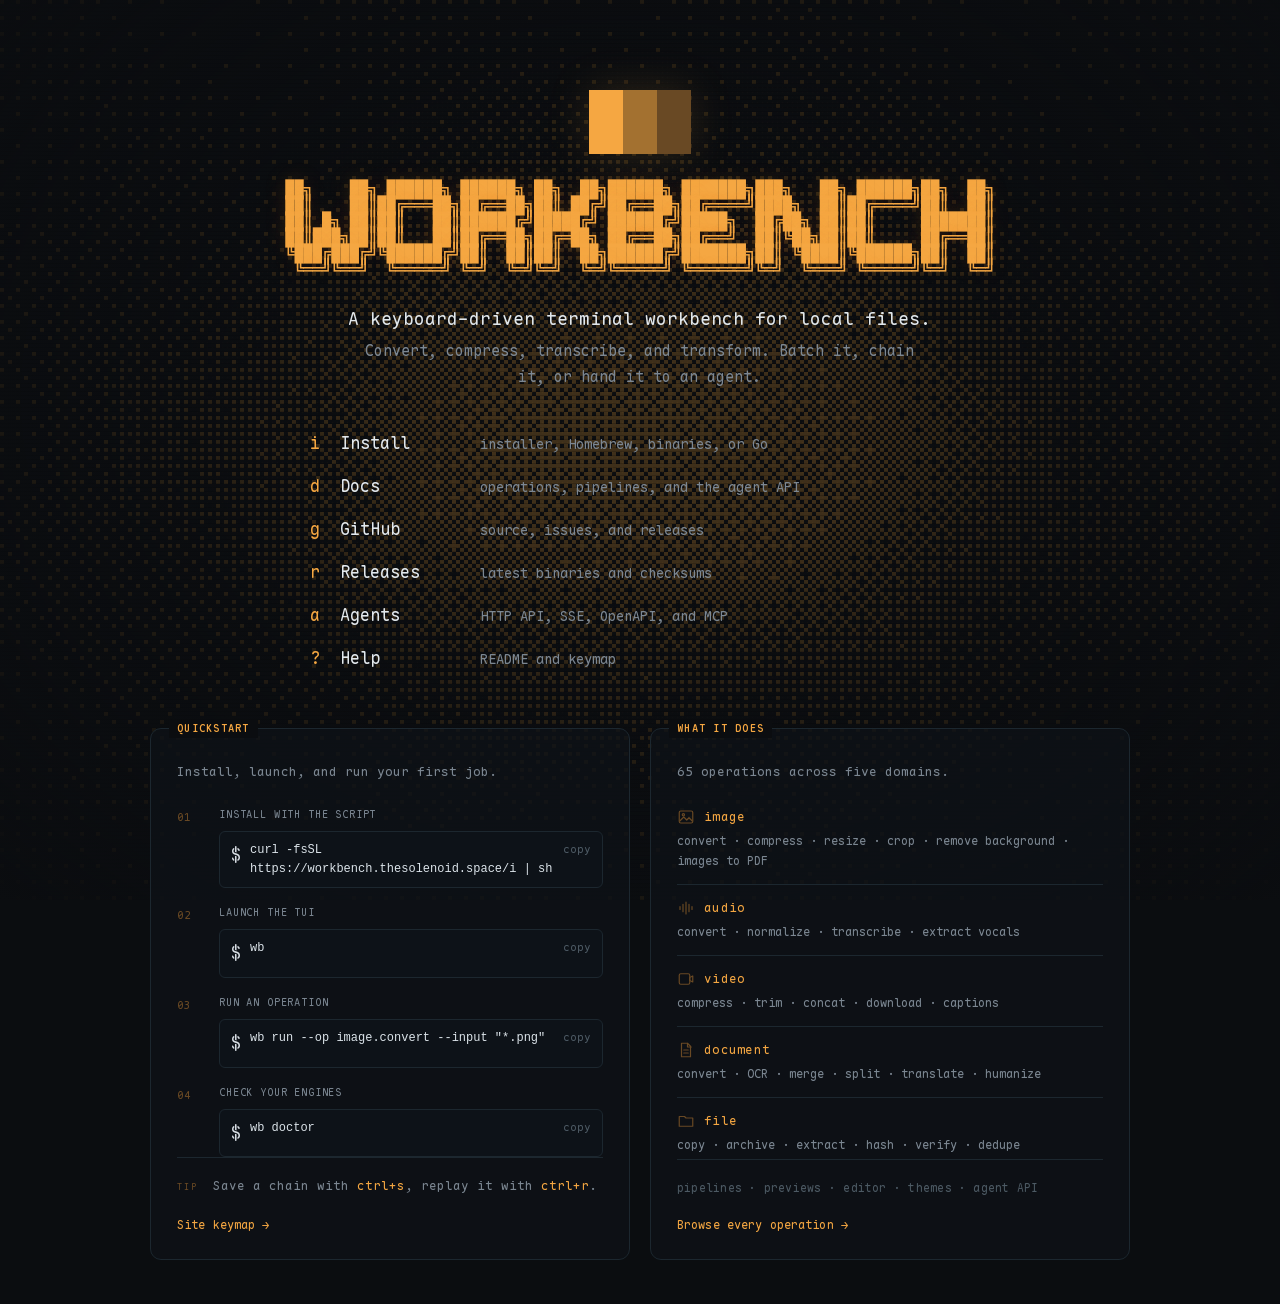
==== commit 73044272: "docs(site): lead with the curl installer Put the install script first on the homepage, install panel" ====
--- a/site/index.html
+++ b/site/index.html
@@ -37,7 +37,7 @@
       </div>
 
       <div class="actions" aria-label="Workbench links">
-        <a href="#install" data-key="i" data-panel="install"><span class="key">i</span><span class="name">Install</span><span class="desc">Homebrew, release binaries, or Go</span></a>
+        <a href="#install" data-key="i" data-panel="install"><span class="key">i</span><span class="name">Install</span><span class="desc">installer, Homebrew, binaries, or Go</span></a>
         <a href="#docs" data-key="d" data-panel="docs"><span class="key">d</span><span class="name">Docs</span><span class="desc">operations, pipelines, and the agent API</span></a>
         <a href="https://github.com/solomonadzape95/workbench" data-key="g"><span class="key">g</span><span class="name">GitHub</span><span class="desc">source, issues, and releases</span></a>
         <a href="#releases" data-key="r" data-panel="releases"><span class="key">r</span><span class="name">Releases</span><span class="desc">latest binaries and checksums</span></a>
@@ -53,8 +53,8 @@
             <div class="step">
               <span class="num">01</span>
               <div class="step-body">
-                <span class="step-label">Install with Homebrew</span>
-                <div class="command"><span class="prompt">$</span><code id="qs-install">brew install solomonadzape95/tap/workbench</code><button class="copy" type="button" data-copy="qs-install">copy</button></div>
+                <span class="step-label">Install with the script</span>
+                <div class="command"><span class="prompt">$</span><code id="qs-install">curl -fsSL https://workbench.thesolenoid.space/i | sh</code><button class="copy" type="button" data-copy="qs-install">copy</button></div>
               </div>
             </div>
             <div class="step">
@@ -133,9 +133,9 @@
       <p class="doc-kicker">INSTALL</p>
       <h2>Get Workbench</h2>
       <p>One binary, no runtime dependencies. Optional engines are detected only when an operation needs them.</p>
+      <pre><code>curl -fsSL https://workbench.thesolenoid.space/i | sh</code></pre>
+      <h3>Other routes</h3>
       <pre><code>brew install solomonadzape95/tap/workbench</code></pre>
-      <h3>Other routes</h3>
-      <pre><code>curl -fsSL https://raw.githubusercontent.com/solomonadzape95/workbench/main/install.sh | sh</code></pre>
       <pre><code>go install github.com/solomonadzape95/workbench/cmd/workbench@latest</code></pre>
       <p>Release archives for macOS and Linux, arm64 and amd64, live on <a href="https://github.com/solomonadzape95/workbench/releases" target="_blank" rel="noreferrer">GitHub Releases</a>.</p>
       <h3>First run</h3>
@@ -154,7 +154,7 @@
       <h2>Workbench</h2>
       <p>A keyboard-driven terminal workbench for local file operations: convert, compress, resize, transform, and transcribe media and documents, in batches and pipelines.</p>
       <h3>Quick start</h3>
-      <pre><code>brew install solomonadzape95/tap/workbench
+      <pre><code>curl -fsSL https://workbench.thesolenoid.space/i | sh
 wb
 wb run --op image.convert --input "~/Pictures/*.png" --output ~/Workbench</code></pre>
       <h3>Operations</h3>
@@ -192,6 +192,7 @@
       </div>
       <p><a id="release-checksums" href="https://github.com/solomonadzape95/workbench/releases/download/v0.1.2/checksums.txt" target="_blank" rel="noreferrer">checksums.txt</a> · <a href="https://github.com/solomonadzape95/workbench/releases" target="_blank" rel="noreferrer">all releases</a></p>
       <h3>Install</h3>
+      <pre><code>curl -fsSL https://workbench.thesolenoid.space/i | sh</code></pre>
       <pre><code>brew install solomonadzape95/tap/workbench</code></pre>
       <p class="doc-note">Homebrew cask packaging and release artifacts are built by GoReleaser.</p>
     </div>
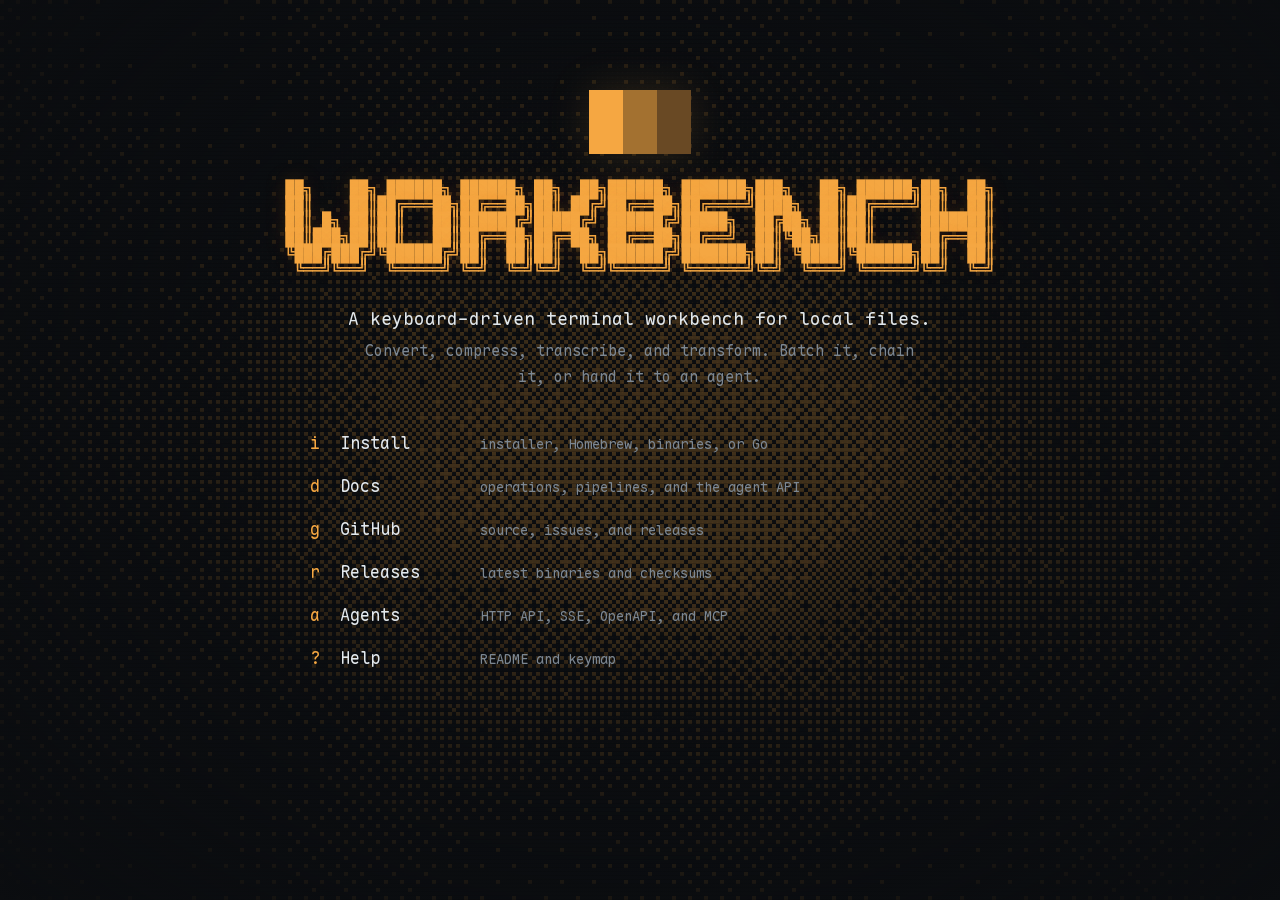
==== commit 04920e56: "feat(site): simplify the home and animate the dither Remove the Quickstart and What it does panels, " ====
--- a/site/index.html
+++ b/site/index.html
@@ -10,13 +10,6 @@
   <link rel="stylesheet" href="styles.css">
 </head>
 <body>
-  <svg class="sprite" aria-hidden="true">
-    <symbol id="i-image" viewBox="0 0 24 24"><rect x="3" y="4" width="18" height="16" rx="2"/><circle cx="8.5" cy="9" r="1.5"/><path d="m4 17 5-5 4 4 3-3 4 4"/></symbol>
-    <symbol id="i-audio" viewBox="0 0 24 24"><path d="M4 10v4M8 7v10M12 4v16M16 7v10M20 10v4"/></symbol>
-    <symbol id="i-video" viewBox="0 0 24 24"><rect x="3" y="5" width="14" height="14" rx="2"/><path d="m17 10 4-2v8l-4-2z"/></symbol>
-    <symbol id="i-doc" viewBox="0 0 24 24"><path d="M6 3h8l4 4v14H6z"/><path d="M14 3v5h5M9 12h6M9 16h6"/></symbol>
-    <symbol id="i-file" viewBox="0 0 24 24"><path d="M3 6h7l2 2h9v11H3z"/></symbol>
-  </svg>
   <canvas id="dither" aria-hidden="true"></canvas>
   <div class="grain" aria-hidden="true"></div>
 
@@ -45,72 +38,6 @@
         <a href="#help" data-key="?" data-panel="help"><span class="key">?</span><span class="name">Help</span><span class="desc">README and keymap</span></a>
       </div>
 
-      <div class="panels">
-        <section class="panel panel-quickstart">
-          <h2>Quickstart</h2>
-          <p class="panel-lede">Install, launch, and run your first job.</p>
-          <div class="quick">
-            <div class="step">
-              <span class="num">01</span>
-              <div class="step-body">
-                <span class="step-label">Install with the script</span>
-                <div class="command"><span class="prompt">$</span><code id="qs-install">curl -fsSL https://workbench.thesolenoid.space/i | sh</code><button class="copy" type="button" data-copy="qs-install">copy</button></div>
-              </div>
-            </div>
-            <div class="step">
-              <span class="num">02</span>
-              <div class="step-body">
-                <span class="step-label">Launch the TUI</span>
-                <div class="command"><span class="prompt">$</span><code id="qs-launch">wb</code><button class="copy" type="button" data-copy="qs-launch">copy</button></div>
-              </div>
-            </div>
-            <div class="step">
-              <span class="num">03</span>
-              <div class="step-body">
-                <span class="step-label">Run an operation</span>
-                <div class="command"><span class="prompt">$</span><code id="qs-run">wb run --op image.convert <span class="nowrap">--input "*.png"</span></code><button class="copy" type="button" data-copy="qs-run">copy</button></div>
-              </div>
-            </div>
-            <div class="step">
-              <span class="num">04</span>
-              <div class="step-body">
-                <span class="step-label">Check your engines</span>
-                <div class="command"><span class="prompt">$</span><code id="qs-doctor">wb doctor</code><button class="copy" type="button" data-copy="qs-doctor">copy</button></div>
-              </div>
-            </div>
-          </div>
-          <p class="panel-tip"><span class="tip-label">tip</span> Save a chain with <span class="key">ctrl+s</span>, replay it with <span class="key">ctrl+r</span>.</p>
-          <a class="panel-foot" href="#help" data-panel="help">Site keymap <span aria-hidden="true">→</span></a>
-        </section>
-        <section class="panel panel-capabilities">
-          <h2>What it does</h2>
-          <p class="panel-lede">65 operations across five domains.</p>
-          <div class="capabilities">
-            <div class="cap">
-              <div class="cap-title"><svg class="icon"><use href="#i-image"></use></svg><span class="cap-key">image</span></div>
-              <p class="cap-ops">convert · compress · resize · crop · remove background · images to PDF</p>
-            </div>
-            <div class="cap">
-              <div class="cap-title"><svg class="icon"><use href="#i-audio"></use></svg><span class="cap-key">audio</span></div>
-              <p class="cap-ops">convert · normalize · transcribe · extract vocals</p>
-            </div>
-            <div class="cap">
-              <div class="cap-title"><svg class="icon"><use href="#i-video"></use></svg><span class="cap-key">video</span></div>
-              <p class="cap-ops">compress · trim · concat · download · captions</p>
-            </div>
-            <div class="cap">
-              <div class="cap-title"><svg class="icon"><use href="#i-doc"></use></svg><span class="cap-key">document</span></div>
-              <p class="cap-ops">convert · OCR · merge · split · translate · humanize</p>
-            </div>
-            <div class="cap">
-              <div class="cap-title"><svg class="icon"><use href="#i-file"></use></svg><span class="cap-key">file</span></div>
-              <p class="cap-ops">copy · archive · extract · hash · verify · dedupe</p>
-            </div>
-          </div>
-          <p class="cap-extra">pipelines · previews · editor · themes · agent API</p>
-          <a class="panel-foot" href="#docs" data-panel="docs">Browse every operation <span aria-hidden="true">→</span></a>
-        </section>
-      </div>
     </section>
 
   </main>
--- a/site/styles.css
+++ b/site/styles.css
@@ -30,7 +30,6 @@
 :root {
   --bg: #0b0d10;
   --bg-soft: #0f1318;
-  --panel: rgba(15, 19, 24, .72);
   --border: #26333d;
   --border-soft: #1c272f;
   --text: #d7dde3;
@@ -190,138 +189,6 @@
 }
 .copy:hover { color: var(--accent); }
 
-.panels {
-  display: grid;
-  grid-template-columns: repeat(2, minmax(0, 1fr));
-  align-items: stretch;
-  gap: 20px;
-  width: 100%;
-  max-width: 980px;
-  margin-top: 48px;
-  text-align: left;
-}
-.panel {
-  position: relative;
-  display: flex;
-  flex-direction: column;
-  min-height: 392px;
-  padding: 32px 26px 24px;
-  border: 1px solid var(--border-soft);
-  border-radius: 11px;
-  background: var(--panel);
-}
-.panel h2 {
-  position: absolute;
-  top: -9px;
-  left: 18px;
-  margin: 0;
-  padding: 0 8px;
-  background: var(--bg);
-  color: var(--accent);
-  font-size: 10.5px;
-  font-weight: 500;
-  letter-spacing: .12em;
-  text-transform: uppercase;
-}
-.panel-lede { max-width: 48ch; margin: 0 0 24px; color: var(--muted); font-size: 13px; line-height: 1.65; }
-.quick, .capabilities { display: flex; flex-direction: column; gap: 16px; width: 100%; }
-.step { display: grid; grid-template-columns: 3ch minmax(0, 1fr); gap: 12px; align-items: start; width: 100%; }
-.step-body { min-width: 0; width: 100%; }
-.step-label {
-  display: block;
-  margin-bottom: 7px;
-  color: var(--muted);
-  font-size: 10.5px;
-  letter-spacing: .08em;
-  text-transform: uppercase;
-}
-.command {
-  display: flex;
-  align-items: flex-start;
-  gap: 9px;
-  min-width: 0;
-  width: 100%;
-  padding: 9px 11px;
-  border: 1px solid var(--border-soft);
-  border-radius: 6px;
-  background: #0d1218;
-  transition: border-color .15s ease;
-}
-.command:hover { border-color: var(--border); }
-.command code {
-  flex: 1;
-  min-width: 0;
-  color: #dbe3e9;
-  font-size: 12px;
-  line-height: 1.55;
-  white-space: normal;
-  overflow-wrap: anywhere;
-}
-.command .copy { flex: 0 0 auto; padding-left: 0; line-height: 1.55; }
-.command .nowrap { white-space: nowrap; }
-.num { color: var(--accent-dim); font-size: 11px; letter-spacing: .04em; padding-top: 2px; }
-.panel-tip {
-  margin: auto 0 0;
-  padding: 18px 0 0;
-  border-top: 1px solid var(--border-soft);
-  color: var(--muted);
-  font-size: 12.5px;
-  line-height: 1.65;
-}
-.tip-label {
-  display: inline-block;
-  margin-right: 7px;
-  color: var(--accent-dim);
-  font-size: 9.5px;
-  letter-spacing: .12em;
-  text-transform: uppercase;
-}
-.panel-foot {
-  display: inline-flex;
-  align-items: center;
-  gap: 7px;
-  margin-top: 18px;
-  align-self: flex-start;
-  color: var(--accent);
-  font-size: 12px;
-  letter-spacing: .01em;
-}
-.panel-foot span { transition: transform .15s ease; }
-.panel-foot:hover span { transform: translateX(3px); }
-.capabilities { gap: 0; }
-.cap { padding: 12px 0; border-bottom: 1px solid var(--border-soft); }
-.cap:first-child { padding-top: 0; }
-.cap:last-child { padding-bottom: 0; border-bottom: 0; }
-.cap-title { display: flex; align-items: center; gap: 9px; margin-bottom: 5px; }
-.cap .icon { color: var(--accent-dim); }
-.cap-key { color: var(--accent); font-size: 12.5px; letter-spacing: .02em; }
-.cap-ops {
-  margin: 0;
-  color: var(--muted);
-  font-size: 12px;
-  line-height: 1.65;
-}
-.cap-ops code {
-  padding: 0;
-  border: 0;
-  background: none;
-  color: #aeb8c1;
-  font-family: var(--mono);
-  font-size: inherit;
-}
-.cap-extra {
-  margin: auto 0 0;
-  padding: 18px 0 0;
-  border-top: 1px solid var(--border-soft);
-  color: var(--dim);
-  font-size: 11.5px;
-  letter-spacing: .02em;
-}
-@media (max-width: 980px) {
-  .panels { grid-template-columns: 1fr; }
-  .panel { min-height: 0; }
-}
-
 @media (max-width: 760px) {
   main { padding-top: 44px; }
   .mark { margin-bottom: 20px; }
@@ -336,14 +203,8 @@
   .tagline { margin-top: 22px; font-size: 16px; }
   .actions a { grid-template-columns: 3ch 12ch minmax(0, 1fr); padding-left: 4px; padding-right: 4px; }
   .actions .desc { font-size: 12.5px; }
-  .panel { min-height: 0; padding: 28px 20px 24px; }
   .wordmark { font-size: clamp(5px, 1.78vw, 8px); }
-  .command { gap: 7px; padding: 9px 10px; }
-  .command code { font-size: 11.5px; }
-}
-
-.sprite { position: absolute; width: 0; height: 0; overflow: hidden; }
-.icon { width: 18px; height: 18px; fill: none; stroke: currentColor; stroke-width: 1.6; stroke-linecap: round; stroke-linejoin: round; }
+}
 
 .tui {
   width: min(940px, calc(100vw - 36px));
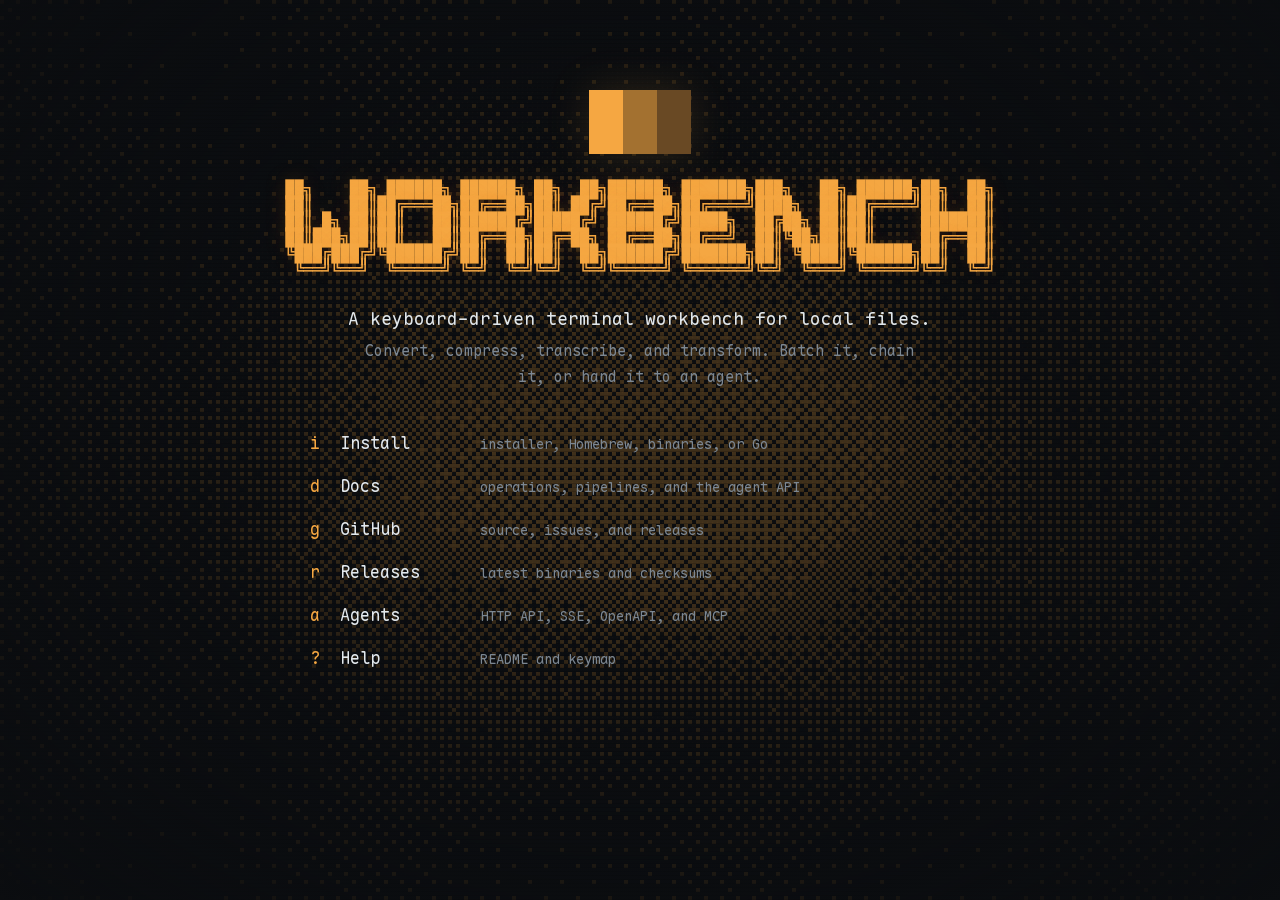
==== commit 26d233c9: "feat(site): add the install funnel and a hidden stats dashboard The binary still makes no network ca" ====
--- a/site/index.html
+++ b/site/index.html
@@ -5,6 +5,8 @@
   <meta name="viewport" content="width=device-width, initial-scale=1">
   <title>Workbench — local file workbench</title>
   <meta name="description" content="A keyboard-driven terminal workbench for converting, compressing, transcribing, and transforming local files.">
+  <!-- Cookieless page counts: paste a GoatCounter subdomain or URL here. See docs/analytics.md. -->
+  <meta name="wb-analytics" content="">
   <link rel="icon" href="favicon.svg" type="image/svg+xml">
   <link rel="canonical" href="https://workbench.thesolenoid.space/">
   <link rel="stylesheet" href="styles.css">
@@ -118,6 +120,7 @@
         <a href="https://github.com/solomonadzape95/workbench/releases/download/v0.1.2/workbench_0.1.2_linux_amd64.tar.gz" target="_blank" rel="noreferrer"><span>linux / amd64</span><span>5.3 MB</span></a>
       </div>
       <p><a id="release-checksums" href="https://github.com/solomonadzape95/workbench/releases/download/v0.1.2/checksums.txt" target="_blank" rel="noreferrer">checksums.txt</a> · <a href="https://github.com/solomonadzape95/workbench/releases" target="_blank" rel="noreferrer">all releases</a></p>
+      <p class="doc-metric" id="release-downloads" hidden></p>
       <h3>Install</h3>
       <pre><code>curl -fsSL https://workbench.thesolenoid.space/i | sh</code></pre>
       <pre><code>brew install solomonadzape95/tap/workbench</code></pre>
@@ -161,8 +164,10 @@
     </div>
   </template>
 
+  <script src="analytics.js"></script>
   <script src="dither.js"></script>
   <script src="copy.js"></script>
+  <script src="funnel.js"></script>
   <script src="releases.js"></script>
   <script src="tui.js"></script>
   <script src="keys.js"></script>
--- a/site/styles.css
+++ b/site/styles.css
@@ -305,6 +305,7 @@
 }
 .doc-assets a:hover { color: var(--accent); }
 .doc-note { margin-top: 22px; color: var(--dim) !important; font-size: 11px !important; }
+.doc-metric { margin: 10px 0 0; color: var(--dim); font-size: 11px; font-variant-numeric: tabular-nums; }
 .keys-grid { display: grid; grid-template-columns: 1fr 1fr; gap: 1px 22px; margin-top: 8px; border-top: 1px solid var(--border-soft); }
 .keys-grid > div { display: flex; gap: 12px; padding: 8px 0; border-bottom: 1px solid var(--border-soft); color: var(--muted); font-size: 12px; }
 .keys-grid kbd { min-width: 3ch; color: var(--accent); font: inherit; }
@@ -341,3 +342,91 @@
   line-height: 1.5;
 }
 .code-copy:hover { color: var(--accent); border-color: var(--accent-dim); }
+
+/* ---------------------------------------------------------------- admin ---
+   Hidden stats page (site/admin.html). Not linked from the site; the gate is
+   obscurity only, and everything it renders is public data. */
+
+.admin-gate {
+  position: relative;
+  z-index: 2;
+  display: grid;
+  place-content: center;
+  gap: 6px;
+  min-height: 100vh;
+  padding: 24px;
+}
+.admin-gate[hidden], main.admin[hidden] { display: none; }
+.gate-title { margin: 0 0 14px; color: var(--accent); font-size: 30px; font-weight: 500; }
+.admin-gate form { display: flex; flex-direction: column; gap: 6px; }
+.admin-gate label {
+  color: var(--dim);
+  font-size: 10px;
+  letter-spacing: .16em;
+  text-transform: uppercase;
+}
+.admin-gate input {
+  width: 24ch;
+  padding: 8px 10px;
+  border: 1px solid var(--border);
+  border-radius: 5px;
+  background: #0d1218;
+  color: var(--text);
+  font: inherit;
+  font-size: 13px;
+}
+.admin-gate input:focus { outline: none; border-color: var(--accent-mid); }
+.gate-hint { margin: 0; color: var(--dim); font-size: 10.5px; }
+.admin-error { min-height: 1.4em; margin: 6px 0 0; color: #e0776b; font-size: 12px; }
+
+main.admin {
+  display: block;
+  align-items: stretch;
+  max-width: 1000px;
+  margin: 0 auto;
+  padding: clamp(40px, 8vh, 76px) 22px 96px;
+}
+main.admin h1 { margin: 0 0 6px; color: var(--accent); font-size: clamp(26px, 5vw, 36px); font-weight: 500; }
+.admin-kicker {
+  margin: 0 0 10px;
+  color: var(--accent-dim);
+  font-size: 10px;
+  letter-spacing: .18em;
+  text-transform: uppercase;
+}
+.admin-sub { max-width: 56ch; margin: 0; color: var(--muted); font-size: 13px; }
+
+.admin-kpis {
+  display: grid;
+  grid-template-columns: repeat(auto-fit, minmax(140px, 1fr));
+  gap: 1px;
+  margin: 30px 0 10px;
+  border: 1px solid var(--border-soft);
+  background: var(--border-soft);
+}
+.admin-kpi { padding: 14px 16px; background: #0d1218; }
+.admin-kpi span {
+  display: block;
+  color: var(--dim);
+  font-size: 10px;
+  letter-spacing: .14em;
+  text-transform: uppercase;
+}
+.admin-kpi strong {
+  display: block;
+  margin-top: 4px;
+  color: var(--accent-bright);
+  font-size: 23px;
+  font-weight: 500;
+  font-variant-numeric: tabular-nums;
+}
+
+.admin-panel { padding: 26px 0 6px; border-top: 1px solid var(--border-soft); }
+.admin-panel:first-of-type { margin-top: 26px; }
+.admin-panel h2 { margin: 0; color: #e2e8ed; font-size: 13px; font-weight: 500; }
+.admin-panel canvas { display: block; width: 100%; height: 190px; margin-top: 16px; }
+#chart-platforms { height: 150px; }
+#chart-brew { height: 140px; }
+.admin-note { margin: 12px 0 0; color: var(--dim); font-size: 11px; }
+.admin-foot { margin-top: 44px; color: var(--dim); font-size: 11px; }
+.admin-foot code { color: var(--muted); }
